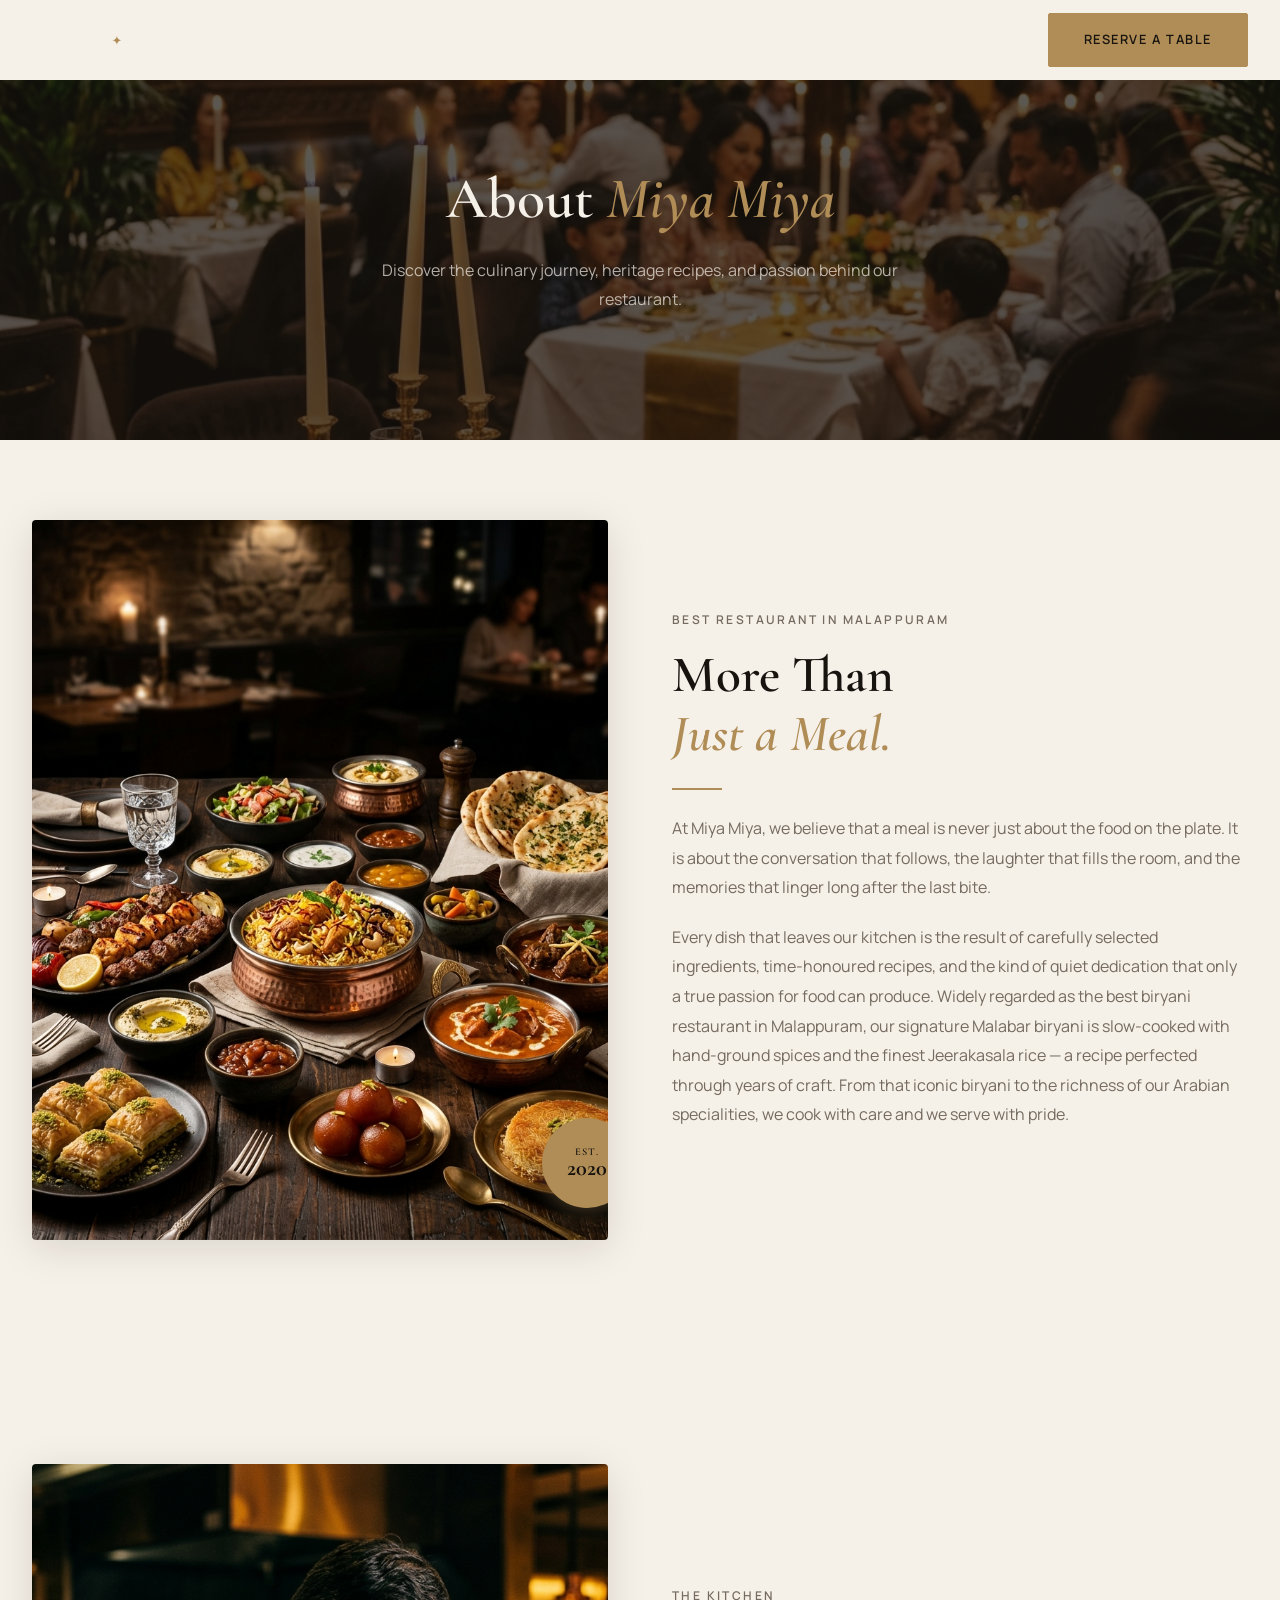
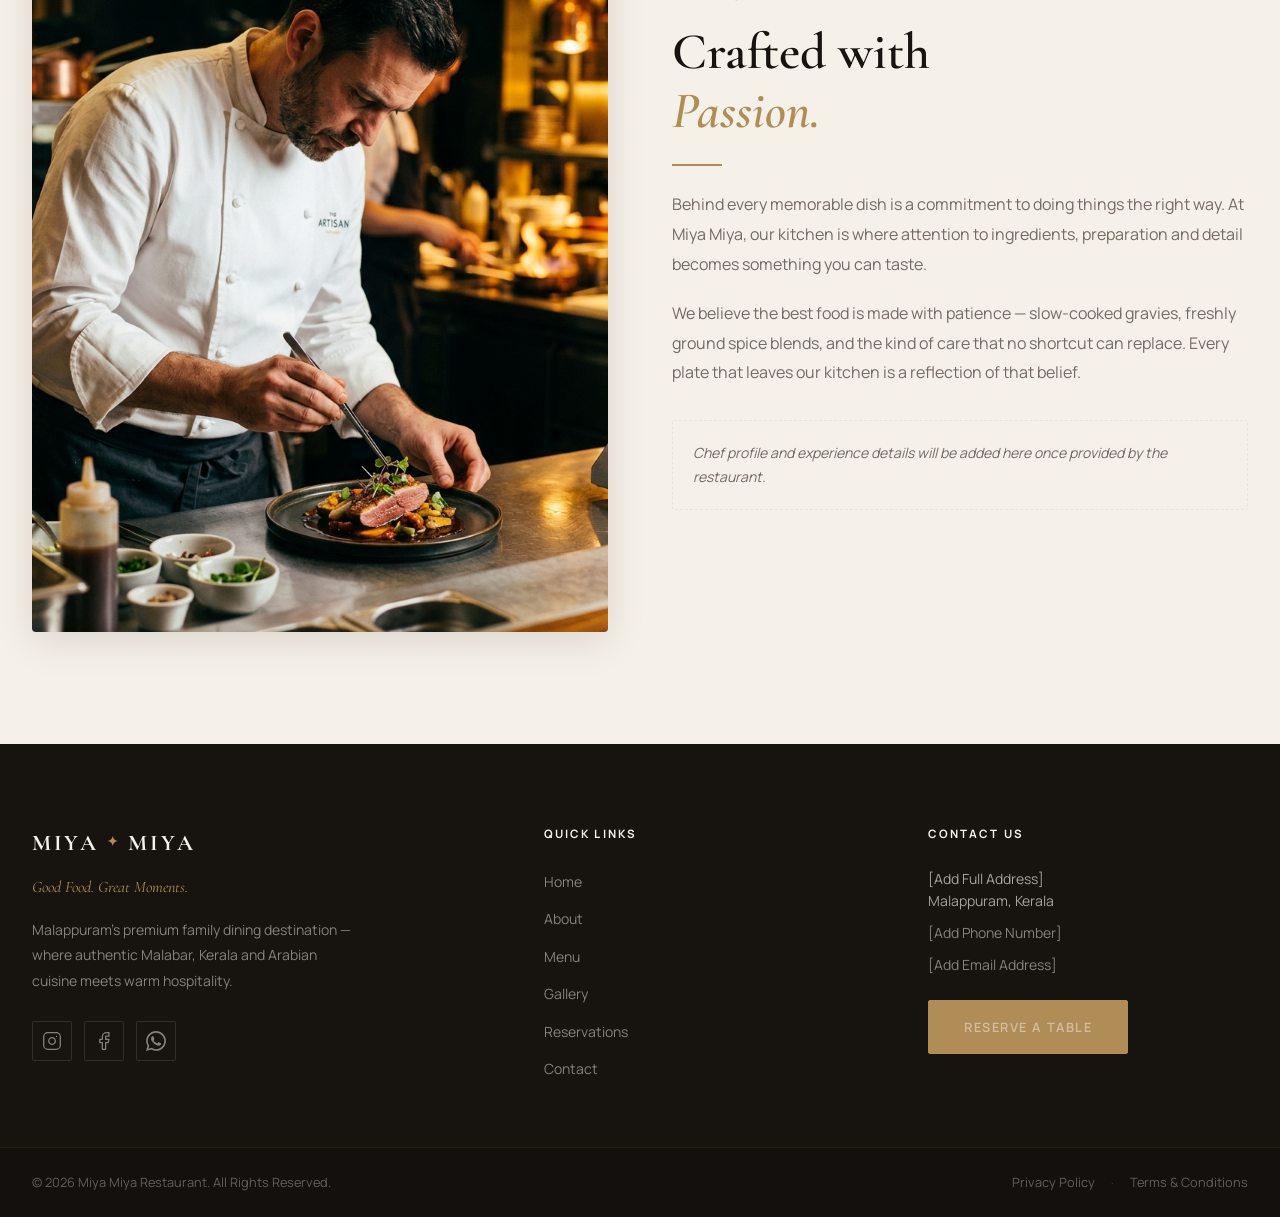
==== about/index.html @ 01b92a9c "Optimize SEO structure: Added multi-page clean URLs (/about/, /menu/, /gallery/, /contact/, /reserva" ====
<!DOCTYPE html>
<html lang="en">
<head>
  <meta charset="UTF-8" />
  <meta name="viewport" content="width=device-width, initial-scale=1.0" />
  <meta http-equiv="X-UA-Compatible" content="IE=edge" />

  <!-- ======= PRIMARY SEO ======= -->
  <title>About Us | Miya Miya Restaurant | Best Restaurant in Malappuram</title>
  <meta name="description" content="Learn the story of Miya Miya Restaurant in Malappuram, Kerala. From authentic Malabar heritage recipes to Arabian cooking styles, explore our passion for quality and hospitality." />
  <meta name="keywords" content="About Miya Miya, best restaurant in Malappuram, family dining Malappuram, Kerala food history, Malabar kitchen" />
  <meta name="robots" content="index, follow" />
  <link rel="canonical" href="https://www.miyamiya.in/about/" />

  <!-- ======= OPEN GRAPH ======= -->
  <meta property="og:type" content="restaurant" />
  <meta property="og:title" content="About Us | Miya Miya Restaurant Malappuram" />
  <meta property="og:description" content="Discover our journey, heritage recipes, and dedication to serving the finest family dining experience in Malappuram." />
  <meta property="og:url" content="https://www.miyamiya.in/about/" />
  <meta property="og:image" content="https://www.miyamiya.in/assets/about_food_story.png" />

  <!-- ======= FONTS ======= -->
  <link rel="preconnect" href="https://fonts.googleapis.com" />
  <link rel="preconnect" href="https://fonts.gstatic.com" crossorigin />
  <link href="https://fonts.googleapis.com/css2?family=Cormorant+Garamond:ital,wght@0,300;0,400;0,500;0,600;0,700;1,300;1,400;1,500&family=Playfair+Display:ital,wght@0,400;0,500;0,600;0,700;1,400;1,500&family=Inter:wght@300;400;500;600&family=Manrope:wght@300;400;500;600;700&display=swap" rel="stylesheet" />

  <!-- ======= STRUCTURED DATA ======= -->
  <script type="application/ld+json">
  {
    "@context": "https://schema.org",
    "@graph": [
      {
        "@type": "AboutPage",
        "@id": "https://www.miyamiya.in/about/#webpage",
        "url": "https://www.miyamiya.in/about/",
        "name": "About Us - Miya Miya Restaurant",
        "description": "Learn the story of Miya Miya Restaurant in Malappuram, Kerala."
      },
      {
        "@type": "BreadcrumbList",
        "itemListElement": [
          {"@type": "ListItem", "position": 1, "name": "Home", "item": "https://www.miyamiya.in/"},
          {"@type": "ListItem", "position": 2, "name": "About Us", "item": "https://www.miyamiya.in/about/"}
        ]
      }
    ]
  }
  </script>

  <link rel="stylesheet" href="/style.css" />
</head>
<body>

  <!-- ============================================================
       NAVIGATION
  ============================================================ -->
  <header id="navbar" role="banner" class="scrolled">
    <nav class="nav-container" aria-label="Main Navigation">
      <a href="/" class="nav-logo" aria-label="Miya Miya Restaurant Home">
        <span class="logo-miya">MIYA</span>
        <span class="logo-divider">✦</span>
        <span class="logo-miya">MIYA</span>
      </a>
      <ul class="nav-links" role="list" id="nav-links">
        <li><a href="/" class="nav-link">Home</a></li>
        <li><a href="/about/" class="nav-link active">About</a></li>
        <li><a href="/menu/" class="nav-link">Menu</a></li>
        <li><a href="/#specials" class="nav-link">Our Specials</a></li>
        <li><a href="/#experience" class="nav-link">Experience</a></li>
        <li><a href="/gallery/" class="nav-link">Gallery</a></li>
        <li><a href="/#reviews" class="nav-link">Reviews</a></li>
        <li><a href="/contact/" class="nav-link">Contact</a></li>
      </ul>
      <div class="nav-actions">
        <a href="/reservation/" class="btn btn-gold" id="nav-reserve-btn">Reserve a Table</a>
        <button class="hamburger" id="hamburger" aria-label="Toggle menu" aria-expanded="false" aria-controls="nav-links">
          <span></span><span></span><span></span>
        </button>
      </div>
    </nav>
    <div class="mobile-reserve-bar">
      <a href="/reservation/" class="btn btn-gold btn-full">Reserve a Table</a>
    </div>
  </header>

  <!-- ============================================================
       HERO COVER
  ============================================================ -->
  <section class="section-experience" style="min-height: 40vh; margin-top: 80px;" aria-label="About Us Cover">
    <div class="experience-media">
      <img src="/assets/restaurant_interior.png" alt="Miya Miya Restaurant interior" class="experience-bg" />
      <div class="experience-overlay" style="background: rgba(23, 19, 15, 0.7);"></div>
    </div>
    <div class="experience-content reveal-up visible">
      <h1 class="experience-headline">About <em>Miya Miya</em></h1>
      <p class="experience-body">Discover the culinary journey, heritage recipes, and passion behind our restaurant.</p>
    </div>
  </section>

  <!-- ============================================================
       STORY SECTION
  ============================================================ -->
  <section id="story" class="section-about" style="padding-top: 5rem;" aria-labelledby="story-heading">
    <div class="about-container">
      <div class="about-image-col reveal-left visible">
        <div class="about-img-frame">
          <img src="/assets/about_food_story.png" alt="Authentic food spread at Miya Miya Restaurant" />
          <div class="about-img-badge">
            <span class="badge-num">Est.</span>
            <span class="badge-year">2020</span>
          </div>
        </div>
      </div>
      <div class="about-content-col reveal-right visible">
        <p class="section-eyebrow">Best Restaurant in Malappuram</p>
        <h2 id="story-heading" class="section-headline">More Than<br /><em>Just a Meal.</em></h2>
        <div class="about-divider"></div>
        <p class="about-body">
          At Miya Miya, we believe that a meal is never just about the food on the plate. It is about the conversation that follows, the laughter that fills the room, and the memories that linger long after the last bite.
        </p>
        <p class="about-body">
          Every dish that leaves our kitchen is the result of carefully selected ingredients, time-honoured recipes, and the kind of quiet dedication that only a true passion for food can produce. Widely regarded as the best biryani restaurant in Malappuram, our signature Malabar biryani is slow-cooked with hand-ground spices and the finest Jeerakasala rice — a recipe perfected through years of craft. From that iconic biryani to the richness of our Arabian specialities, we cook with care and we serve with pride.
        </p>
      </div>
    </div>
  </section>

  <!-- ============================================================
       CHEF SECTION
  ============================================================ -->
  <section class="section-chef" aria-labelledby="chef-heading">
    <div class="chef-container">
      <div class="chef-image-col reveal-left visible">
        <div class="chef-img-frame">
          <img src="/assets/chef_kitchen.png" alt="Kitchen craftsmanship at Miya Miya Restaurant" />
        </div>
      </div>
      <div class="chef-content-col reveal-right visible">
        <p class="section-eyebrow">The Kitchen</p>
        <h2 id="chef-heading" class="section-headline">Crafted with<br /><em>Passion.</em></h2>
        <div class="about-divider"></div>
        <p class="about-body">
          Behind every memorable dish is a commitment to doing things the right way. At Miya Miya, our kitchen is where attention to ingredients, preparation and detail becomes something you can taste.
        </p>
        <p class="about-body">
          We believe the best food is made with patience — slow-cooked gravies, freshly ground spice blends, and the kind of care that no shortcut can replace. Every plate that leaves our kitchen is a reflection of that belief.
        </p>
        <div class="chef-detail-placeholder">
          <p class="chef-note">
            <em>Chef profile and experience details will be added here once provided by the restaurant.</em>
          </p>
        </div>
      </div>
    </div>
  </section>

  <!-- ============================================================
       FOOTER
  ============================================================ -->
  <footer class="footer" role="contentinfo">
    <div class="footer-top">
      <div class="footer-brand">
        <a href="/" class="footer-logo" aria-label="Miya Miya Restaurant Home">
          <span>MIYA</span>
          <span class="footer-logo-divider">✦</span>
          <span>MIYA</span>
        </a>
        <p class="footer-tagline">Good Food. Great Moments.</p>
        <p class="footer-desc">Malappuram's premium family dining destination — where authentic Malabar, Kerala and Arabian cuisine meets warm hospitality.</p>
        <div class="footer-social">
          <a href="https://instagram.com/miyamiya" target="_blank" rel="noopener noreferrer" aria-label="Miya Miya on Instagram">
            <svg width="20" height="20" viewBox="0 0 24 24" fill="none" stroke="currentColor" stroke-width="1.5" stroke-linecap="round" stroke-linejoin="round"><rect x="2" y="2" width="20" height="20" rx="5" ry="5"/><path d="M16 11.37A4 4 0 1112.63 8 4 4 0 0116 11.37z"/><line x1="17.5" y1="6.5" x2="17.51" y2="6.5"/></svg>
          </a>
          <a href="https://facebook.com/miyamiya" target="_blank" rel="noopener noreferrer" aria-label="Miya Miya on Facebook">
            <svg width="20" height="20" viewBox="0 0 24 24" fill="none" stroke="currentColor" stroke-width="1.5" stroke-linecap="round" stroke-linejoin="round"><path d="M18 2h-3a5 5 0 00-5 5v3H7v4h3v8h4v-8h3l1-4h-4V7a1 1 0 011-1h3z"/></svg>
          </a>
          <a href="https://wa.me/[ADD-WHATSAPP]" target="_blank" rel="noopener noreferrer" aria-label="Miya Miya on WhatsApp">
            <svg width="20" height="20" viewBox="0 0 24 24" fill="currentColor"><path d="M.057 24l1.687-6.163c-1.041-1.804-1.588-3.849-1.587-5.946.003-6.556 5.338-11.891 11.893-11.891 3.181.001 6.167 1.24 8.413 3.488 2.245 2.248 3.481 5.236 3.48 8.414-.003 6.557-5.338 11.892-11.893 11.892-1.99-.001-3.951-.5-5.688-1.448l-6.305 1.654zm6.597-3.807c1.676.995 3.276 1.591 5.392 1.592 5.448 0 9.886-4.434 9.889-9.885.002-5.462-4.415-9.89-9.881-9.892-5.452 0-9.887 4.434-9.889 9.884-.001 2.225.651 3.891 1.746 5.634l-.999 3.648 3.742-.981zm11.387-5.464c-.074-.124-.272-.198-.57-.347-.297-.149-1.758-.868-2.031-.967-.272-.099-.47-.149-.669.149-.198.297-.768.967-.941 1.165-.173.198-.347.223-.644.074-.297-.149-1.255-.462-2.39-1.475-.883-.788-1.48-1.761-1.653-2.059-.173-.297-.018-.458.13-.606.134-.133.297-.347.446-.521.151-.172.2-.296.3-.495.099-.198.05-.372-.025-.521-.075-.148-.669-1.611-.916-2.206-.242-.579-.487-.501-.669-.51l-.57-.01c-.198 0-.52.074-.792.372s-1.04 1.016-1.04 2.479 1.065 2.876 1.213 3.074c.149.198 2.095 3.2 5.076 4.487.709.306 1.263.489 1.694.626.712.226 1.36.194 1.872.118.571-.085 1.758-.719 2.006-1.413.248-.695.248-1.29.173-1.414z"/></svg>
          </a>
        </div>
      </div>
      <nav class="footer-nav" aria-label="Footer navigation">
        <h3 class="footer-nav-title">Quick Links</h3>
        <ul role="list">
          <li><a href="/">Home</a></li>
          <li><a href="/about/">About</a></li>
          <li><a href="/menu/">Menu</a></li>
          <li><a href="/gallery/">Gallery</a></li>
          <li><a href="/reservation/">Reservations</a></li>
          <li><a href="/contact/">Contact</a></li>
        </ul>
      </nav>
      <div class="footer-contact-block">
        <h3 class="footer-nav-title">Contact Us</h3>
        <address>
          <p>[Add Full Address]<br />Malappuram, Kerala</p>
          <p><a href="tel:[ADD-PHONE]">[Add Phone Number]</a></p>
          <p><a href="mailto:[ADD-EMAIL]">[Add Email Address]</a></p>
        </address>
        <a href="/reservation/" class="btn btn-gold" style="margin-top:1.5rem;display:inline-block;">Reserve a Table</a>
      </div>
    </div>
    <div class="footer-bottom">
      <p>&copy; <span id="year"></span> Miya Miya Restaurant. All Rights Reserved.</p>
      <div class="footer-legal">
        <a href="/privacy-policy">Privacy Policy</a>
        <span aria-hidden="true">·</span>
        <a href="/terms">Terms &amp; Conditions</a>
      </div>
    </div>
  </footer>

  <script src="/script.js"></script>
</body>
</html>
---- style.css ----
/* ============================================================
   MIYA MIYA RESTAURANT — PREMIUM STYLESHEET
   Version: 1.0
   ============================================================ */

/* SEO: Visually hidden — readable by search engines, invisible to users */
.seo-tag {
  position: absolute;
  width: 1px;
  height: 1px;
  padding: 0;
  margin: -1px;
  overflow: hidden;
  clip: rect(0, 0, 0, 0);
  white-space: nowrap;
  border: 0;
}



/* ============================================================
   1. DESIGN TOKENS / CSS VARIABLES
   ============================================================ */
:root {
  /* Colors */
  --color-espresso:    #17130F;
  --color-mocha:       #2B2119;
  --color-ivory:       #F5F0E8;
  --color-gold:        #B08D57;
  --color-gold-light:  #C9A96E;
  --color-gold-dark:   #8A6D3B;
  --color-charcoal:    #211D19;
  --color-warm-grey:   #756B60;
  --color-ivory-dark:  #EAE3D6;
  --color-white:       #FFFFFF;

  /* Typography */
  --font-serif:     'Cormorant Garamond', 'Playfair Display', Georgia, serif;
  --font-sans:      'Manrope', 'Inter', system-ui, sans-serif;

  /* Spacing */
  --section-pad:    7rem 2rem;
  --section-pad-sm: 4rem 1.25rem;
  --max-width:      1280px;
  --col-gap:        4rem;

  /* Transitions */
  --transition-base:    0.35s cubic-bezier(0.25, 0.46, 0.45, 0.94);
  --transition-slow:    0.65s cubic-bezier(0.25, 0.46, 0.45, 0.94);

  /* Shadows */
  --shadow-card:    0 8px 40px rgba(23,19,15,0.12);
  --shadow-hover:   0 20px 60px rgba(23,19,15,0.22);
}


/* ============================================================
   2. RESET & BASE
   ============================================================ */
*, *::before, *::after {
  box-sizing: border-box;
  margin: 0;
  padding: 0;
}

html {
  scroll-behavior: smooth;
  font-size: 16px;
  -webkit-text-size-adjust: 100%;
}

body {
  font-family: var(--font-sans);
  background-color: var(--color-ivory);
  color: var(--color-charcoal);
  line-height: 1.7;
  overflow-x: hidden;
  -webkit-font-smoothing: antialiased;
  -moz-osx-font-smoothing: grayscale;
}

img {
  display: block;
  max-width: 100%;
  height: auto;
}

a {
  color: inherit;
  text-decoration: none;
  transition: var(--transition-base);
}

ul { list-style: none; }

address { font-style: normal; }

button {
  cursor: pointer;
  border: none;
  background: transparent;
  font-family: inherit;
}

/* Focus styles for accessibility */
:focus-visible {
  outline: 2px solid var(--color-gold);
  outline-offset: 3px;
  border-radius: 2px;
}


/* ============================================================
   3. TYPOGRAPHY SYSTEM
   ============================================================ */
.section-eyebrow {
  font-family: var(--font-sans);
  font-size: 0.75rem;
  font-weight: 600;
  letter-spacing: 0.2em;
  text-transform: uppercase;
  color: var(--color-warm-grey);
  margin-bottom: 1rem;
}

.eyebrow-gold { color: var(--color-gold); }

.section-headline {
  font-family: var(--font-serif);
  font-size: clamp(2.4rem, 4vw, 3.8rem);
  font-weight: 600;
  line-height: 1.15;
  color: var(--color-espresso);
  margin-bottom: 1.5rem;
}

.section-headline.light { color: var(--color-ivory); }
.section-headline em { font-style: italic; color: var(--color-gold); }

/* ============================================================
   4. BUTTON SYSTEM
   ============================================================ */
.btn {
  display: inline-flex;
  align-items: center;
  gap: 0.5rem;
  font-family: var(--font-sans);
  font-size: 0.8rem;
  font-weight: 600;
  letter-spacing: 0.12em;
  text-transform: uppercase;
  padding: 0.95rem 2.2rem;
  border-radius: 2px;
  transition: var(--transition-base);
  white-space: nowrap;
  cursor: pointer;
  position: relative;
  overflow: hidden;
}

.btn-gold {
  background-color: var(--color-gold);
  color: var(--color-espresso);
  border: 1px solid var(--color-gold);
}
.btn-gold:hover {
  background-color: var(--color-gold-dark);
  border-color: var(--color-gold-dark);
  color: var(--color-white);
  transform: translateY(-2px);
  box-shadow: 0 8px 24px rgba(176,141,87,0.35);
}

.btn-outline-gold {
  background: transparent;
  color: var(--color-gold);
  border: 1px solid var(--color-gold);
}
.btn-outline-gold:hover {
  background-color: var(--color-gold);
  color: var(--color-espresso);
  transform: translateY(-2px);
}

.btn-dark {
  background-color: var(--color-espresso);
  color: var(--color-ivory);
  border: 1px solid var(--color-espresso);
}
.btn-dark:hover {
  background-color: var(--color-mocha);
  transform: translateY(-2px);
  box-shadow: 0 8px 24px rgba(23,19,15,0.3);
}

.btn-outline-dark {
  background: transparent;
  color: var(--color-espresso);
  border: 1px solid var(--color-espresso);
}
.btn-outline-dark:hover {
  background-color: var(--color-espresso);
  color: var(--color-ivory);
  transform: translateY(-2px);
}

.btn-full { width: 100%; justify-content: center; }


/* ============================================================
   5. NAVIGATION
   ============================================================ */
#navbar {
  position: fixed;
  top: 0;
  left: 0;
  right: 0;
  z-index: 1000;
  transition: background var(--transition-slow), box-shadow var(--transition-slow);
}

#navbar.scrolled {
  background-color: var(--color-espresso);
  box-shadow: 0 2px 30px rgba(23,19,15,0.4);
}

.nav-container {
  max-width: var(--max-width);
  margin: 0 auto;
  padding: 0 2rem;
  height: 80px;
  display: flex;
  align-items: center;
  justify-content: space-between;
  gap: 2rem;
}

/* Logo */
.nav-logo {
  display: flex;
  align-items: center;
  gap: 0.5rem;
  text-decoration: none;
  flex-shrink: 0;
}

.logo-miya {
  font-family: var(--font-serif);
  font-size: 1.5rem;
  font-weight: 700;
  color: var(--color-ivory);
  letter-spacing: 0.12em;
  line-height: 1;
}

.logo-divider {
  color: var(--color-gold);
  font-size: 0.8rem;
  line-height: 1;
  margin-top: 0.1rem;
}

/* Nav links */
.nav-links {
  display: flex;
  align-items: center;
  gap: 0.25rem;
  flex: 1;
  justify-content: center;
}

.nav-link {
  font-family: var(--font-sans);
  font-size: 0.75rem;
  font-weight: 500;
  letter-spacing: 0.1em;
  text-transform: uppercase;
  color: rgba(245,240,232,0.8);
  padding: 0.5rem 0.75rem;
  border-radius: 2px;
  transition: var(--transition-base);
  white-space: nowrap;
}

.nav-link:hover,
.nav-link.active {
  color: var(--color-gold);
}

/* Nav actions */
.nav-actions {
  display: flex;
  align-items: center;
  gap: 1rem;
  flex-shrink: 0;
}

/* Hamburger */
.hamburger {
  display: none;
  flex-direction: column;
  gap: 5px;
  padding: 0.5rem;
  cursor: pointer;
}

.hamburger span {
  display: block;
  width: 24px;
  height: 2px;
  background-color: var(--color-ivory);
  border-radius: 2px;
  transition: var(--transition-base);
}

.hamburger.open span:nth-child(1) { transform: rotate(45deg) translate(5px, 5px); }
.hamburger.open span:nth-child(2) { opacity: 0; }
.hamburger.open span:nth-child(3) { transform: rotate(-45deg) translate(5px, -5px); }

/* Mobile reserve bar */
.mobile-reserve-bar {
  display: none;
  background-color: var(--color-espresso);
  padding: 0.75rem 1.25rem;
  border-top: 1px solid rgba(176,141,87,0.2);
}


/* ============================================================
   6. HERO SECTION
   ============================================================ */
.hero {
  position: relative;
  width: 100%;
  height: 100vh;
  min-height: 650px;
  display: flex;
  align-items: center;
  justify-content: center;
  overflow: hidden;
}

.hero-media {
  position: absolute;
  inset: 0;
  z-index: 0;
}

.hero-bg-img {
  width: 100%;
  height: 100%;
  object-fit: cover;
  object-position: center;
  animation: slowZoom 20s ease-in-out infinite alternate;
}

@keyframes slowZoom {
  from { transform: scale(1); }
  to   { transform: scale(1.06); }
}

.hero-overlay {
  position: absolute;
  inset: 0;
  background: linear-gradient(
    to bottom,
    rgba(23,19,15,0.4) 0%,
    rgba(23,19,15,0.55) 50%,
    rgba(23,19,15,0.75) 100%
  );
}

.hero-content {
  position: relative;
  z-index: 1;
  text-align: center;
  max-width: 820px;
  padding: 0 2rem;
}

.hero-eyebrow {
  font-family: var(--font-sans);
  font-size: 0.72rem;
  font-weight: 500;
  letter-spacing: 0.25em;
  text-transform: uppercase;
  color: var(--color-gold);
  margin-bottom: 1.5rem;
}

.hero-headline {
  font-family: var(--font-serif);
  font-size: clamp(3.5rem, 7vw, 7rem);
  font-weight: 600;
  line-height: 1.08;
  color: var(--color-ivory);
  margin-bottom: 1.5rem;
  letter-spacing: -0.01em;
}

.hero-headline em {
  font-style: italic;
  color: var(--color-gold);
}

.hero-sub {
  font-family: var(--font-sans);
  font-size: clamp(1rem, 1.8vw, 1.2rem);
  color: rgba(245,240,232,0.75);
  margin-bottom: 2.5rem;
  font-weight: 300;
  letter-spacing: 0.02em;
}

.hero-ctas {
  display: flex;
  gap: 1rem;
  justify-content: center;
  flex-wrap: wrap;
}

.hero-badges {
  display: flex;
  gap: 1.25rem;
  justify-content: center;
  align-items: center;
  margin-top: 2.5rem;
  flex-wrap: wrap;
}

.hero-badge {
  font-family: var(--font-sans);
  font-size: 0.72rem;
  font-weight: 600;
  letter-spacing: 0.08em;
  text-transform: uppercase;
  color: rgba(245, 240, 232, 0.85);
  border: 1px solid rgba(176, 141, 87, 0.3);
  padding: 0.45rem 1.1rem;
  border-radius: 30px;
  background: rgba(23, 19, 15, 0.5);
  backdrop-filter: blur(8px);
  -webkit-backdrop-filter: blur(8px);
  transition: var(--transition-base);
  display: inline-flex;
  align-items: center;
  gap: 0.4rem;
}

.hero-badge:hover {
  color: var(--color-gold);
  border-color: var(--color-gold);
  transform: translateY(-2px);
  box-shadow: 0 4px 12px rgba(176, 141, 87, 0.15);
}

/* Scroll indicator */
.hero-scroll {
  position: absolute;
  bottom: 2.5rem;
  left: 50%;
  transform: translateX(-50%);
  z-index: 1;
  display: flex;
  flex-direction: column;
  align-items: center;
  gap: 0.4rem;
  text-decoration: none;
  color: rgba(245,240,232,0.6);
  transition: var(--transition-base);
}

.hero-scroll:hover { color: var(--color-gold); }

.scroll-label {
  font-family: var(--font-sans);
  font-size: 0.65rem;
  letter-spacing: 0.18em;
  text-transform: uppercase;
}

.scroll-arrow {
  font-size: 1.2rem;
  animation: bounce 2.5s ease-in-out infinite;
}

@keyframes bounce {
  0%, 100% { transform: translateY(0); }
  50%       { transform: translateY(6px); }
}


/* ============================================================
   7. REVEAL ANIMATIONS
   ============================================================ */
.reveal-up,
.reveal-left,
.reveal-right {
  opacity: 0;
  transition: opacity 0.7s ease, transform 0.7s ease;
}

.reveal-up    { transform: translateY(40px); }
.reveal-left  { transform: translateX(-40px); }
.reveal-right { transform: translateX(40px); }

.reveal-up.visible,
.reveal-left.visible,
.reveal-right.visible {
  opacity: 1;
  transform: translate(0);
}

.delay-1 { transition-delay: 0.1s; }
.delay-2 { transition-delay: 0.22s; }
.delay-3 { transition-delay: 0.34s; }


/* ============================================================
   8. ABOUT SECTION
   ============================================================ */
.section-about {
  padding: var(--section-pad);
  background-color: var(--color-ivory);
}

.about-container {
  max-width: var(--max-width);
  margin: 0 auto;
  display: grid;
  grid-template-columns: 1fr 1fr;
  gap: var(--col-gap);
  align-items: center;
}

.about-img-frame {
  position: relative;
  border-radius: 4px;
  overflow: hidden;
  aspect-ratio: 4/5;
  box-shadow: var(--shadow-card);
}

.about-img-frame img {
  width: 100%;
  height: 100%;
  object-fit: cover;
  transition: transform 0.8s ease;
}

.about-img-frame:hover img { transform: scale(1.04); }

.about-img-badge {
  position: absolute;
  bottom: 2rem;
  right: -1.5rem;
  background-color: var(--color-gold);
  color: var(--color-espresso);
  width: 90px;
  height: 90px;
  border-radius: 50%;
  display: flex;
  flex-direction: column;
  align-items: center;
  justify-content: center;
  font-family: var(--font-serif);
  box-shadow: 0 4px 20px rgba(176,141,87,0.4);
}

.badge-num {
  font-size: 0.65rem;
  font-weight: 600;
  letter-spacing: 0.1em;
  text-transform: uppercase;
  line-height: 1;
}
.badge-year {
  font-size: 1.4rem;
  font-weight: 700;
  line-height: 1;
}

.about-divider {
  width: 50px;
  height: 2px;
  background-color: var(--color-gold);
  margin: 1.5rem 0;
}

.about-body {
  font-size: 1rem;
  color: var(--color-warm-grey);
  line-height: 1.85;
  margin-bottom: 1.25rem;
}


/* ============================================================
   9. SPECIALS SECTION (Dark)
   ============================================================ */
.section-specials {
  padding: var(--section-pad);
  background-color: var(--color-espresso);
  position: relative;
  overflow: hidden;
}

.section-specials::before {
  content: '';
  position: absolute;
  top: -2px; left: 0; right: 0;
  height: 4px;
  background: linear-gradient(90deg, transparent, var(--color-gold), transparent);
}

.specials-container {
  max-width: var(--max-width);
  margin: 0 auto;
}

.specials-header {
  text-align: center;
  margin-bottom: 4rem;
}

.specials-sub {
  font-family: var(--font-sans);
  font-size: 1rem;
  color: rgba(245,240,232,0.55);
  margin-top: 1rem;
}

.specials-grid {
  display: grid;
  grid-template-columns: repeat(3, 1fr);
  gap: 1.5rem;
  margin-bottom: 3rem;
}

/* Dish Card */
.dish-card {
  background-color: var(--color-mocha);
  border-radius: 4px;
  overflow: hidden;
  border: 1px solid rgba(176,141,87,0.1);
  transition: var(--transition-base);
  display: flex;
  flex-direction: column;
}

.dish-card:hover {
  transform: translateY(-6px);
  box-shadow: var(--shadow-hover);
  border-color: rgba(176,141,87,0.3);
}

.dish-card-img-wrap {
  overflow: hidden;
  aspect-ratio: 4/3;
  flex-shrink: 0;
}

.dish-card-img-wrap img {
  width: 100%;
  height: 100%;
  object-fit: cover;
  transition: transform 0.6s ease;
}

.dish-card:hover .dish-card-img-wrap img { transform: scale(1.06); }

.dish-card-body {
  padding: 1.5rem;
  flex: 1;
  display: flex;
  flex-direction: column;
}

.dish-name {
  font-family: var(--font-serif);
  font-size: 1.25rem;
  font-weight: 600;
  color: var(--color-ivory);
  margin-bottom: 0.6rem;
  line-height: 1.3;
}

.dish-desc {
  font-size: 0.875rem;
  color: rgba(245,240,232,0.55);
  line-height: 1.7;
  flex: 1;
  margin-bottom: 1.25rem;
}

.dish-footer {
  display: flex;
  align-items: center;
  justify-content: space-between;
}

.dish-price {
  font-family: var(--font-serif);
  font-size: 1.2rem;
  font-weight: 600;
  color: var(--color-gold);
}

.dish-tag {
  font-family: var(--font-sans);
  font-size: 0.65rem;
  font-weight: 600;
  letter-spacing: 0.12em;
  text-transform: uppercase;
  color: var(--color-warm-grey);
  border: 1px solid rgba(176,141,87,0.25);
  padding: 0.3rem 0.7rem;
  border-radius: 20px;
}

.specials-cta { text-align: center; }


/* ============================================================
   10. WHY MIYA MIYA
   ============================================================ */
.section-why {
  padding: var(--section-pad);
  background-color: var(--color-ivory);
}

.why-container {
  max-width: var(--max-width);
  margin: 0 auto;
  text-align: center;
}

.why-grid {
  display: grid;
  grid-template-columns: repeat(3, 1fr);
  gap: 2rem;
  margin-top: 4rem;
}

.why-card {
  padding: 3rem 2rem;
  background-color: var(--color-white);
  border: 1px solid var(--color-ivory-dark);
  border-radius: 4px;
  text-align: center;
  transition: var(--transition-base);
  position: relative;
  overflow: hidden;
}

.why-card::after {
  content: '';
  position: absolute;
  bottom: 0;
  left: 0;
  right: 0;
  height: 2px;
  background-color: var(--color-gold);
  transform: scaleX(0);
  transition: transform var(--transition-base);
  transform-origin: left;
}

.why-card:hover {
  transform: translateY(-5px);
  box-shadow: var(--shadow-card);
}

.why-card:hover::after { transform: scaleX(1); }

.why-icon {
  margin: 0 auto 1rem;
  width: 60px;
  height: 60px;
  display: flex;
  align-items: center;
  justify-content: center;
}

.why-num {
  display: block;
  font-family: var(--font-serif);
  font-size: 0.85rem;
  font-weight: 500;
  color: var(--color-gold);
  letter-spacing: 0.1em;
  margin-bottom: 1rem;
}

.why-title {
  font-family: var(--font-serif);
  font-size: 1.4rem;
  font-weight: 600;
  color: var(--color-espresso);
  margin-bottom: 0.75rem;
}

.why-body {
  font-size: 0.9rem;
  color: var(--color-warm-grey);
  line-height: 1.8;
}


/* ============================================================
   11. EXPERIENCE SECTION (Cinematic)
   ============================================================ */
.section-experience {
  position: relative;
  min-height: 70vh;
  display: flex;
  align-items: center;
  justify-content: center;
  overflow: hidden;
}

.experience-media {
  position: absolute;
  inset: 0;
  z-index: 0;
}

.experience-bg {
  width: 100%;
  height: 100%;
  object-fit: cover;
  object-position: center;
}

.experience-overlay {
  position: absolute;
  inset: 0;
  background: linear-gradient(
    135deg,
    rgba(23,19,15,0.8) 0%,
    rgba(23,19,15,0.6) 100%
  );
}

.experience-content {
  position: relative;
  z-index: 1;
  text-align: center;
  max-width: 760px;
  padding: 4rem 2rem;
}

.experience-headline {
  font-family: var(--font-serif);
  font-size: clamp(2.2rem, 4.5vw, 4rem);
  font-weight: 600;
  color: var(--color-ivory);
  line-height: 1.15;
  margin-bottom: 1.5rem;
}
.experience-headline em { font-style: italic; color: var(--color-gold); }

.experience-body {
  font-size: 1rem;
  color: rgba(245,240,232,0.7);
  line-height: 1.8;
  margin-bottom: 2.5rem;
  max-width: 560px;
  margin-left: auto;
  margin-right: auto;
}


/* ============================================================
   12. MENU SECTION
   ============================================================ */
.section-menu {
  padding: var(--section-pad);
  background-color: var(--color-ivory-dark);
}

.menu-container {
  max-width: var(--max-width);
  margin: 0 auto;
  text-align: center;
}

.menu-intro {
  font-size: 1rem;
  color: var(--color-warm-grey);
  max-width: 600px;
  margin: 0 auto 3rem;
  line-height: 1.8;
}

/* Tabs */
.menu-tabs {
  display: flex;
  gap: 0.5rem;
  justify-content: center;
  flex-wrap: wrap;
  margin-bottom: 3rem;
  border-bottom: 1px solid var(--color-ivory-dark);
  padding-bottom: 0;
}

.menu-tab {
  font-family: var(--font-sans);
  font-size: 0.75rem;
  font-weight: 600;
  letter-spacing: 0.1em;
  text-transform: uppercase;
  color: var(--color-warm-grey);
  background: transparent;
  border: none;
  padding: 0.9rem 1.5rem;
  cursor: pointer;
  transition: var(--transition-base);
  border-bottom: 2px solid transparent;
  margin-bottom: -1px;
}

.menu-tab:hover {
  color: var(--color-espresso);
}

.menu-tab.active {
  color: var(--color-gold);
  border-bottom-color: var(--color-gold);
}

/* Menu panels */
.menu-panel {
  display: none;
  text-align: left;
}
.menu-panel.active { display: block; }

.menu-items-grid {
  display: grid;
  grid-template-columns: 1fr 1fr;
  gap: 0;
}

.menu-item {
  display: flex;
  justify-content: space-between;
  align-items: flex-start;
  gap: 1.5rem;
  padding: 1.5rem 0;
  border-bottom: 1px solid var(--color-ivory-dark);
}

.menu-item:nth-child(odd) {
  padding-right: 3rem;
  border-right: 1px solid var(--color-ivory-dark);
}
.menu-item:nth-child(even) {
  padding-left: 3rem;
}

.mi-info h4 {
  font-family: var(--font-serif);
  font-size: 1.05rem;
  font-weight: 600;
  color: var(--color-espresso);
  margin-bottom: 0.3rem;
}

.mi-info p {
  font-size: 0.85rem;
  color: var(--color-warm-grey);
  line-height: 1.6;
}

.mi-price {
  font-family: var(--font-serif);
  font-size: 1rem;
  font-weight: 600;
  color: var(--color-gold);
  white-space: nowrap;
  flex-shrink: 0;
  margin-top: 0.15rem;
}

.menu-actions {
  display: flex;
  gap: 1rem;
  justify-content: center;
  margin-top: 3rem;
  flex-wrap: wrap;
}


/* ============================================================
   13. CHEF SECTION
   ============================================================ */
.section-chef {
  padding: var(--section-pad);
  background-color: var(--color-ivory);
}

.chef-container {
  max-width: var(--max-width);
  margin: 0 auto;
  display: grid;
  grid-template-columns: 1fr 1fr;
  gap: var(--col-gap);
  align-items: center;
}

.chef-img-frame {
  border-radius: 4px;
  overflow: hidden;
  aspect-ratio: 3/4;
  box-shadow: var(--shadow-card);
}

.chef-img-frame img {
  width: 100%;
  height: 100%;
  object-fit: cover;
  transition: transform 0.8s ease;
}

.chef-img-frame:hover img { transform: scale(1.04); }

.chef-detail-placeholder {
  margin-top: 2rem;
  padding: 1.25rem;
  border: 1px dashed var(--color-ivory-dark);
  border-radius: 2px;
}

.chef-note {
  font-size: 0.875rem;
  color: var(--color-warm-grey);
}


/* ============================================================
   14. OCCASIONS SECTION
   ============================================================ */
.section-occasions {
  padding: var(--section-pad);
  background-color: var(--color-ivory-dark);
  text-align: center;
}

.occasions-container {
  max-width: var(--max-width);
  margin: 0 auto;
}

.occasions-sub {
  font-size: 1rem;
  color: var(--color-warm-grey);
  max-width: 560px;
  margin: 0 auto 3.5rem;
  line-height: 1.8;
}

.occasions-grid {
  display: grid;
  grid-template-columns: repeat(3, 1fr);
  gap: 1.5rem;
  margin-bottom: 3rem;
}

.occasion-card {
  border-radius: 4px;
  overflow: hidden;
  text-align: left;
  background-color: var(--color-white);
  box-shadow: var(--shadow-card);
  transition: var(--transition-base);
}

.occasion-card:hover {
  transform: translateY(-6px);
  box-shadow: var(--shadow-hover);
}

.occasion-img-wrap {
  position: relative;
  aspect-ratio: 4/3;
  overflow: hidden;
}

.occasion-img-wrap img {
  width: 100%;
  height: 100%;
  object-fit: cover;
  transition: transform 0.7s ease;
}

.occasion-card:hover .occasion-img-wrap img { transform: scale(1.06); }

.occasion-overlay {
  position: absolute;
  inset: 0;
  background: linear-gradient(to top, rgba(23,19,15,0.35), transparent 60%);
}

.occasion-body {
  padding: 1.75rem;
}

.occasion-title {
  font-family: var(--font-serif);
  font-size: 1.4rem;
  font-weight: 600;
  color: var(--color-espresso);
  margin-bottom: 0.6rem;
}

.occasion-desc {
  font-size: 0.9rem;
  color: var(--color-warm-grey);
  line-height: 1.75;
  margin-bottom: 1.25rem;
}

.occasion-link {
  font-family: var(--font-sans);
  font-size: 0.8rem;
  font-weight: 600;
  letter-spacing: 0.08em;
  color: var(--color-gold);
  text-transform: uppercase;
  transition: var(--transition-base);
}

.occasion-link:hover { color: var(--color-gold-dark); letter-spacing: 0.14em; }

.occasions-cta { margin-top: 1rem; }


/* ============================================================
   15. REVIEWS SECTION (Dark)
   ============================================================ */
.section-reviews {
  padding: var(--section-pad);
  background-color: var(--color-mocha);
  position: relative;
}

.section-reviews::before {
  content: '';
  position: absolute;
  top: -2px; left: 0; right: 0;
  height: 4px;
  background: linear-gradient(90deg, transparent, var(--color-gold), transparent);
}

.reviews-container {
  max-width: var(--max-width);
  margin: 0 auto;
  text-align: center;
}

.reviews-note {
  font-size: 0.875rem;
  color: rgba(245,240,232,0.4);
  margin-bottom: 3.5rem;
  font-style: italic;
}

.reviews-grid {
  display: grid;
  grid-template-columns: repeat(3, 1fr);
  gap: 1.5rem;
  margin-bottom: 3rem;
}

.review-card {
  background-color: rgba(245,240,232,0.04);
  border: 1px solid rgba(176,141,87,0.15);
  border-radius: 4px;
  padding: 2.5rem;
  text-align: left;
  transition: var(--transition-base);
}

.review-card:hover {
  border-color: rgba(176,141,87,0.4);
  background-color: rgba(245,240,232,0.06);
}

.review-stars {
  color: var(--color-gold);
  font-size: 1rem;
  letter-spacing: 0.1em;
  margin-bottom: 1.25rem;
}

.review-text {
  font-family: var(--font-serif);
  font-size: 1.05rem;
  font-style: italic;
  color: rgba(245,240,232,0.75);
  line-height: 1.75;
  margin-bottom: 1.75rem;
  border: none;
  padding: 0;
}

.review-author {
  display: flex;
  align-items: center;
  gap: 0.85rem;
}

.author-avatar {
  width: 44px;
  height: 44px;
  border-radius: 50%;
  background-color: var(--color-gold);
  color: var(--color-espresso);
  font-family: var(--font-serif);
  font-size: 1.2rem;
  font-weight: 700;
  display: flex;
  align-items: center;
  justify-content: center;
  flex-shrink: 0;
}

.author-name {
  font-family: var(--font-sans);
  font-size: 0.875rem;
  font-weight: 600;
  color: var(--color-ivory);
  line-height: 1;
  margin-bottom: 0.3rem;
}

.author-source {
  font-size: 0.75rem;
  color: rgba(245,240,232,0.4);
}

.reviews-cta { text-align: center; }


/* ============================================================
   16. GALLERY SECTION
   ============================================================ */
.section-gallery {
  padding: var(--section-pad);
  background-color: var(--color-ivory);
}

.gallery-header {
  text-align: center;
  max-width: var(--max-width);
  margin: 0 auto 3rem;
}

.gallery-grid {
  max-width: var(--max-width);
  margin: 0 auto;
  display: grid;
  grid-template-columns: repeat(4, 1fr);
  grid-template-rows: auto;
  gap: 0.75rem;
  margin-bottom: 3rem;
}

.gallery-item {
  overflow: hidden;
  border-radius: 3px;
  cursor: pointer;
}

.gallery-item img {
  width: 100%;
  height: 100%;
  object-fit: cover;
  min-height: 220px;
  transition: transform 0.6s ease;
  display: block;
}

.gallery-item:hover img { transform: scale(1.06); }

.gallery-item--large {
  grid-column: span 2;
}

.gallery-item--tall {
  grid-row: span 2;
}

.gallery-item--large img { min-height: 260px; }
.gallery-item--tall img { min-height: 480px; }

.gallery-cta { text-align: center; }


/* ============================================================
   17. INSTAGRAM SECTION
   ============================================================ */
.section-instagram {
  padding: var(--section-pad);
  background-color: var(--color-espresso);
}

.instagram-container {
  max-width: var(--max-width);
  margin: 0 auto;
  text-align: center;
}

.instagram-grid {
  display: grid;
  grid-template-columns: repeat(6, 1fr);
  gap: 0.5rem;
  margin: 2.5rem 0;
}

.insta-item {
  position: relative;
  aspect-ratio: 1;
  overflow: hidden;
  border-radius: 3px;
}

.insta-item img {
  width: 100%;
  height: 100%;
  object-fit: cover;
  transition: transform 0.5s ease;
}

.insta-item:hover img { transform: scale(1.08); }

.insta-hover {
  position: absolute;
  inset: 0;
  background: rgba(23,19,15,0.55);
  display: flex;
  align-items: center;
  justify-content: center;
  opacity: 0;
  transition: var(--transition-base);
}

.insta-item:hover .insta-hover { opacity: 1; }

.insta-hover span {
  font-size: 1.5rem;
  color: var(--color-ivory);
}

.instagram-cta { margin-top: 0.5rem; }


/* ============================================================
   18. RESERVATION SECTION
   ============================================================ */
.section-reservation {
  padding: var(--section-pad);
  background-color: var(--color-espresso);
  position: relative;
}

.section-reservation::before {
  content: '';
  position: absolute;
  top: -2px; left: 0; right: 0;
  height: 4px;
  background: linear-gradient(90deg, transparent, var(--color-gold), transparent);
}

.reservation-container {
  max-width: var(--max-width);
  margin: 0 auto;
}

.reservation-header {
  text-align: center;
  margin-bottom: 4rem;
}

.reservation-sub {
  font-size: 1rem;
  color: rgba(245,240,232,0.6);
  margin-top: 0.5rem;
}

.reservation-body {
  display: grid;
  grid-template-columns: 1fr 0.6fr;
  gap: 5rem;
  align-items: start;
}

/* Form */
.reservation-form {
  display: flex;
  flex-direction: column;
  gap: 1.25rem;
}

.form-row {
  display: grid;
  grid-template-columns: 1fr 1fr;
  gap: 1.25rem;
}

.form-group {
  display: flex;
  flex-direction: column;
  gap: 0.5rem;
}

.form-group--full {
  grid-column: span 2;
}

.form-group label {
  font-family: var(--font-sans);
  font-size: 0.75rem;
  font-weight: 600;
  letter-spacing: 0.1em;
  text-transform: uppercase;
  color: rgba(245,240,232,0.55);
}

.form-group label span {
  color: var(--color-gold);
}

.form-group input,
.form-group select,
.form-group textarea {
  font-family: var(--font-sans);
  font-size: 0.9rem;
  color: var(--color-ivory);
  background-color: rgba(245,240,232,0.05);
  border: 1px solid rgba(245,240,232,0.12);
  border-radius: 2px;
  padding: 0.85rem 1rem;
  transition: var(--transition-base);
  outline: none;
  -webkit-appearance: none;
  appearance: none;
  width: 100%;
}

.form-group input::placeholder,
.form-group textarea::placeholder {
  color: rgba(245,240,232,0.3);
}

.form-group select {
  background-image: url("data:image/svg+xml,%3Csvg xmlns='http://www.w3.org/2000/svg' width='12' height='12' viewBox='0 0 12 12'%3E%3Cpath fill='%23B08D57' d='M6 8L1 3h10z'/%3E%3C/svg%3E");
  background-repeat: no-repeat;
  background-position: right 1rem center;
  cursor: pointer;
}

.form-group select option {
  background-color: var(--color-espresso);
  color: var(--color-ivory);
}

.form-group input:focus,
.form-group select:focus,
.form-group textarea:focus {
  border-color: var(--color-gold);
  background-color: rgba(245,240,232,0.08);
}

.form-group textarea {
  resize: vertical;
  min-height: 90px;
}

.form-success {
  background-color: rgba(176,141,87,0.15);
  border: 1px solid rgba(176,141,87,0.4);
  color: var(--color-gold);
  padding: 1rem;
  border-radius: 2px;
  font-size: 0.9rem;
  text-align: center;
}

/* Reservation info */
.reservation-info {
  padding-top: 1rem;
}

.res-info-title {
  font-family: var(--font-serif);
  font-size: 1.2rem;
  font-weight: 600;
  color: var(--color-ivory);
  margin-bottom: 1.25rem;
}

.res-info-block {
  margin-bottom: 3rem;
}

.res-contact-btn {
  display: flex;
  align-items: center;
  gap: 0.75rem;
  padding: 0.9rem 1.5rem;
  border: 1px solid rgba(245,240,232,0.15);
  border-radius: 2px;
  color: var(--color-ivory);
  font-family: var(--font-sans);
  font-size: 0.85rem;
  font-weight: 500;
  transition: var(--transition-base);
  margin-bottom: 0.75rem;
}

.res-contact-btn:hover {
  border-color: var(--color-gold);
  color: var(--color-gold);
}

.res-contact-btn--wa {
  border-color: rgba(37,211,102,0.3);
  color: #25d366;
}
.res-contact-btn--wa:hover {
  border-color: #25d366;
  background-color: rgba(37,211,102,0.08);
  color: #25d366;
}

.res-hours-block {
  border-top: 1px solid rgba(245,240,232,0.08);
  padding-top: 2rem;
}

.hours-item {
  display: flex;
  justify-content: space-between;
  font-size: 0.875rem;
  color: rgba(245,240,232,0.6);
  padding: 0.6rem 0;
  border-bottom: 1px solid rgba(245,240,232,0.05);
}

.hours-note {
  font-size: 0.78rem;
  color: rgba(245,240,232,0.35);
  margin-top: 1rem;
  font-style: italic;
}


/* ============================================================
   19. CONTACT / LOCATION SECTION
   ============================================================ */
.section-contact {
  padding: var(--section-pad);
  background-color: var(--color-ivory);
}

.contact-container {
  max-width: var(--max-width);
  margin: 0 auto;
  display: grid;
  grid-template-columns: 1fr 1fr;
  gap: var(--col-gap);
  align-items: start;
}

.contact-map {
  aspect-ratio: 4/3;
  border-radius: 4px;
  overflow: hidden;
  box-shadow: var(--shadow-card);
}

.contact-map iframe {
  width: 100%;
  height: 100%;
  border: none;
}

.map-placeholder {
  width: 100%;
  height: 100%;
  background-color: var(--color-ivory-dark);
  display: flex;
  align-items: center;
  justify-content: center;
  border: 1px dashed var(--color-ivory-dark);
}

.map-placeholder-inner {
  text-align: center;
  padding: 2rem;
  display: flex;
  flex-direction: column;
  align-items: center;
  gap: 1rem;
}

.map-placeholder-inner p {
  font-size: 0.9rem;
  color: var(--color-warm-grey);
}

.map-note {
  font-size: 0.78rem !important;
  color: rgba(117,107,96,0.6) !important;
  font-style: italic;
}

.contact-details {
  display: flex;
  flex-direction: column;
  gap: 1.5rem;
  margin-bottom: 2rem;
}

.contact-item {
  display: flex;
  gap: 1rem;
  align-items: flex-start;
}

.contact-label {
  font-family: var(--font-sans);
  font-size: 0.72rem;
  font-weight: 600;
  letter-spacing: 0.12em;
  text-transform: uppercase;
  color: var(--color-gold);
  margin-bottom: 0.3rem;
}

.contact-value {
  font-size: 0.9rem;
  color: var(--color-charcoal);
  line-height: 1.6;
}

.contact-link:hover {
  color: var(--color-gold);
}

.contact-btns {
  display: flex;
  gap: 0.75rem;
  flex-wrap: wrap;
}


/* ============================================================
   20. FOOTER
   ============================================================ */
.footer {
  background-color: var(--color-espresso);
  color: rgba(245,240,232,0.65);
}

.footer-top {
  max-width: var(--max-width);
  margin: 0 auto;
  padding: 5rem 2rem 4rem;
  display: grid;
  grid-template-columns: 1.4fr 1fr 1fr;
  gap: 4rem;
}

.footer-logo {
  display: flex;
  align-items: center;
  gap: 0.5rem;
  font-family: var(--font-serif);
  font-size: 1.4rem;
  font-weight: 700;
  color: var(--color-ivory);
  letter-spacing: 0.12em;
  margin-bottom: 0.75rem;
}

.footer-logo-divider { color: var(--color-gold); font-size: 0.8rem; }

.footer-tagline {
  font-family: var(--font-serif);
  font-size: 1rem;
  font-style: italic;
  color: var(--color-gold);
  margin-bottom: 1rem;
}

.footer-desc {
  font-size: 0.875rem;
  line-height: 1.8;
  color: rgba(245,240,232,0.5);
  max-width: 320px;
  margin-bottom: 1.75rem;
}

.footer-social {
  display: flex;
  gap: 0.75rem;
}

.footer-social a {
  display: flex;
  align-items: center;
  justify-content: center;
  width: 40px;
  height: 40px;
  border: 1px solid rgba(245,240,232,0.12);
  border-radius: 2px;
  color: rgba(245,240,232,0.5);
  transition: var(--transition-base);
}

.footer-social a:hover {
  border-color: var(--color-gold);
  color: var(--color-gold);
  background-color: rgba(176,141,87,0.08);
}

.footer-nav-title {
  font-family: var(--font-sans);
  font-size: 0.72rem;
  font-weight: 700;
  letter-spacing: 0.18em;
  text-transform: uppercase;
  color: var(--color-ivory);
  margin-bottom: 1.5rem;
}

.footer-nav ul {
  display: flex;
  flex-direction: column;
  gap: 0.65rem;
}

.footer-nav a {
  font-size: 0.875rem;
  color: rgba(245,240,232,0.5);
  transition: var(--transition-base);
}

.footer-nav a:hover {
  color: var(--color-gold);
  padding-left: 4px;
}

.footer-contact-block address {
  display: flex;
  flex-direction: column;
  gap: 0.6rem;
}

.footer-contact-block address p {
  font-size: 0.875rem;
  line-height: 1.6;
}

.footer-contact-block a {
  color: rgba(245,240,232,0.5);
}
.footer-contact-block a:hover { color: var(--color-gold); }

/* Footer bottom */
.footer-bottom {
  border-top: 1px solid rgba(245,240,232,0.07);
  padding: 1.5rem 2rem;
  max-width: 100%;
  margin: 0;
  display: flex;
  justify-content: space-between;
  align-items: center;
  flex-wrap: wrap;
  gap: 1rem;
  background-color: rgba(0,0,0,0.15);
}

.footer-bottom p {
  font-size: 0.8rem;
  color: rgba(245,240,232,0.35);
}

.footer-legal {
  display: flex;
  gap: 1rem;
  align-items: center;
}

.footer-legal a {
  font-size: 0.8rem;
  color: rgba(245,240,232,0.35);
  transition: var(--transition-base);
}
.footer-legal a:hover { color: var(--color-gold); }

.footer-legal span {
  color: rgba(245,240,232,0.2);
  font-size: 0.7rem;
}


/* ============================================================
   21. BACK TO TOP BUTTON
   ============================================================ */
.back-to-top {
  position: fixed;
  bottom: 2rem;
  right: 2rem;
  width: 48px;
  height: 48px;
  background-color: var(--color-gold);
  color: var(--color-espresso);
  border-radius: 2px;
  display: flex;
  align-items: center;
  justify-content: center;
  box-shadow: 0 4px 20px rgba(176,141,87,0.4);
  z-index: 900;
  opacity: 0;
  transform: translateY(20px);
  pointer-events: none;
  transition: var(--transition-base);
}

.back-to-top.visible {
  opacity: 1;
  transform: translateY(0);
  pointer-events: all;
}

.back-to-top:hover {
  background-color: var(--color-gold-dark);
  transform: translateY(-3px);
}


/* ============================================================
   22. RESPONSIVE — TABLET (≤ 1024px)
   ============================================================ */
@media (max-width: 1024px) {
  :root {
    --section-pad: 5rem 2rem;
    --col-gap: 2.5rem;
  }

  .nav-links {
    position: fixed;
    top: 80px;
    left: 0;
    right: 0;
    background-color: var(--color-espresso);
    flex-direction: column;
    align-items: flex-start;
    padding: 1.5rem 2rem 2rem;
    gap: 0.25rem;
    transform: translateY(-100%);
    opacity: 0;
    pointer-events: none;
    transition: transform var(--transition-slow), opacity var(--transition-slow);
    box-shadow: 0 20px 40px rgba(0,0,0,0.4);
    z-index: 999;
  }

  .nav-links.open {
    transform: translateY(0);
    opacity: 1;
    pointer-events: all;
  }

  .nav-link {
    font-size: 1.1rem;
    padding: 0.75rem 0;
    border-bottom: 1px solid rgba(245,240,232,0.06);
    width: 100%;
    letter-spacing: 0.05em;
  }

  #nav-reserve-btn { display: none; }
  .hamburger { display: flex; }
  .mobile-reserve-bar { display: block; }

  .specials-grid { grid-template-columns: repeat(2, 1fr); }
  .why-grid { grid-template-columns: repeat(2, 1fr); gap: 1.5rem; }

  .reservation-body {
    grid-template-columns: 1fr;
    gap: 3rem;
  }

  .footer-top {
    grid-template-columns: 1fr 1fr;
    gap: 3rem;
  }

  .footer-brand {
    grid-column: span 2;
  }

  .instagram-grid {
    grid-template-columns: repeat(3, 1fr);
  }
}


/* ============================================================
   23. RESPONSIVE — MOBILE (≤ 768px)
   ============================================================ */
@media (max-width: 768px) {
  :root {
    --section-pad: 4rem 1.25rem;
    --col-gap: 2rem;
  }

  .hero-headline { font-size: clamp(2.8rem, 10vw, 4.5rem); }

  .about-container,
  .chef-container {
    grid-template-columns: 1fr;
  }

  .about-img-frame,
  .chef-img-frame {
    aspect-ratio: 4/3;
  }

  .about-img-badge {
    right: 1rem;
    bottom: 1rem;
  }

  .specials-grid { grid-template-columns: 1fr; }
  .why-grid { grid-template-columns: 1fr; }

  .occasions-grid { grid-template-columns: 1fr; }

  .gallery-grid {
    grid-template-columns: repeat(2, 1fr);
  }

  .gallery-item--large { grid-column: span 2; }
  .gallery-item--tall { grid-row: auto; }

  .menu-items-grid { grid-template-columns: 1fr; }
  .menu-item:nth-child(odd) {
    padding-right: 0;
    border-right: none;
  }
  .menu-item:nth-child(even) {
    padding-left: 0;
  }

  .form-row { grid-template-columns: 1fr; }
  .form-group--full { grid-column: auto; }

  .reviews-grid { grid-template-columns: 1fr; }

  .instagram-grid {
    grid-template-columns: repeat(3, 1fr);
  }

  .contact-container { grid-template-columns: 1fr; }
  .contact-map { aspect-ratio: 1; }

  .footer-top {
    grid-template-columns: 1fr;
    gap: 3rem;
  }

  .footer-brand { grid-column: auto; }

  .footer-bottom {
    flex-direction: column;
    text-align: center;
  }

  .section-headline {
    font-size: clamp(2rem, 7vw, 3rem);
  }

  .menu-tabs {
    justify-content: flex-start;
    overflow-x: auto;
    flex-wrap: nowrap;
    padding-bottom: 0;
    -webkit-overflow-scrolling: touch;
    scrollbar-width: none;
  }

  .menu-tabs::-webkit-scrollbar { display: none; }

  .contact-btns {
    flex-direction: column;
  }

  .hero-ctas { flex-direction: column; align-items: center; }

  .back-to-top { bottom: 5rem; right: 1.25rem; }
}


/* ============================================================
   24. RESPONSIVE — SMALL MOBILE (≤ 480px)
   ============================================================ */
@media (max-width: 480px) {
  .hero-headline { font-size: 2.8rem; }

  .instagram-grid {
    grid-template-columns: repeat(2, 1fr);
  }

  .gallery-grid { grid-template-columns: 1fr; }
  .gallery-item--large { grid-column: auto; }
}


/* ============================================================
   25. PRINT STYLES
   ============================================================ */
@media print {
  #navbar, .hero-scroll, .back-to-top, .mobile-reserve-bar { display: none; }
  body { background: white; color: black; }
  .hero { height: auto; min-height: auto; }
  .hero-overlay { display: none; }
  .hero-content { position: static; color: black; }
  .hero-headline, .hero-eyebrow, .hero-sub { color: black; }
}


/* ============================================================
   26. REDUCED MOTION
   ============================================================ */
@media (prefers-reduced-motion: reduce) {
  *, *::before, *::after {
    animation-duration: 0.01ms !important;
    animation-iteration-count: 1 !important;
    transition-duration: 0.01ms !important;
  }

  .reveal-up, .reveal-left, .reveal-right {
    opacity: 1;
    transform: none;
  }
}
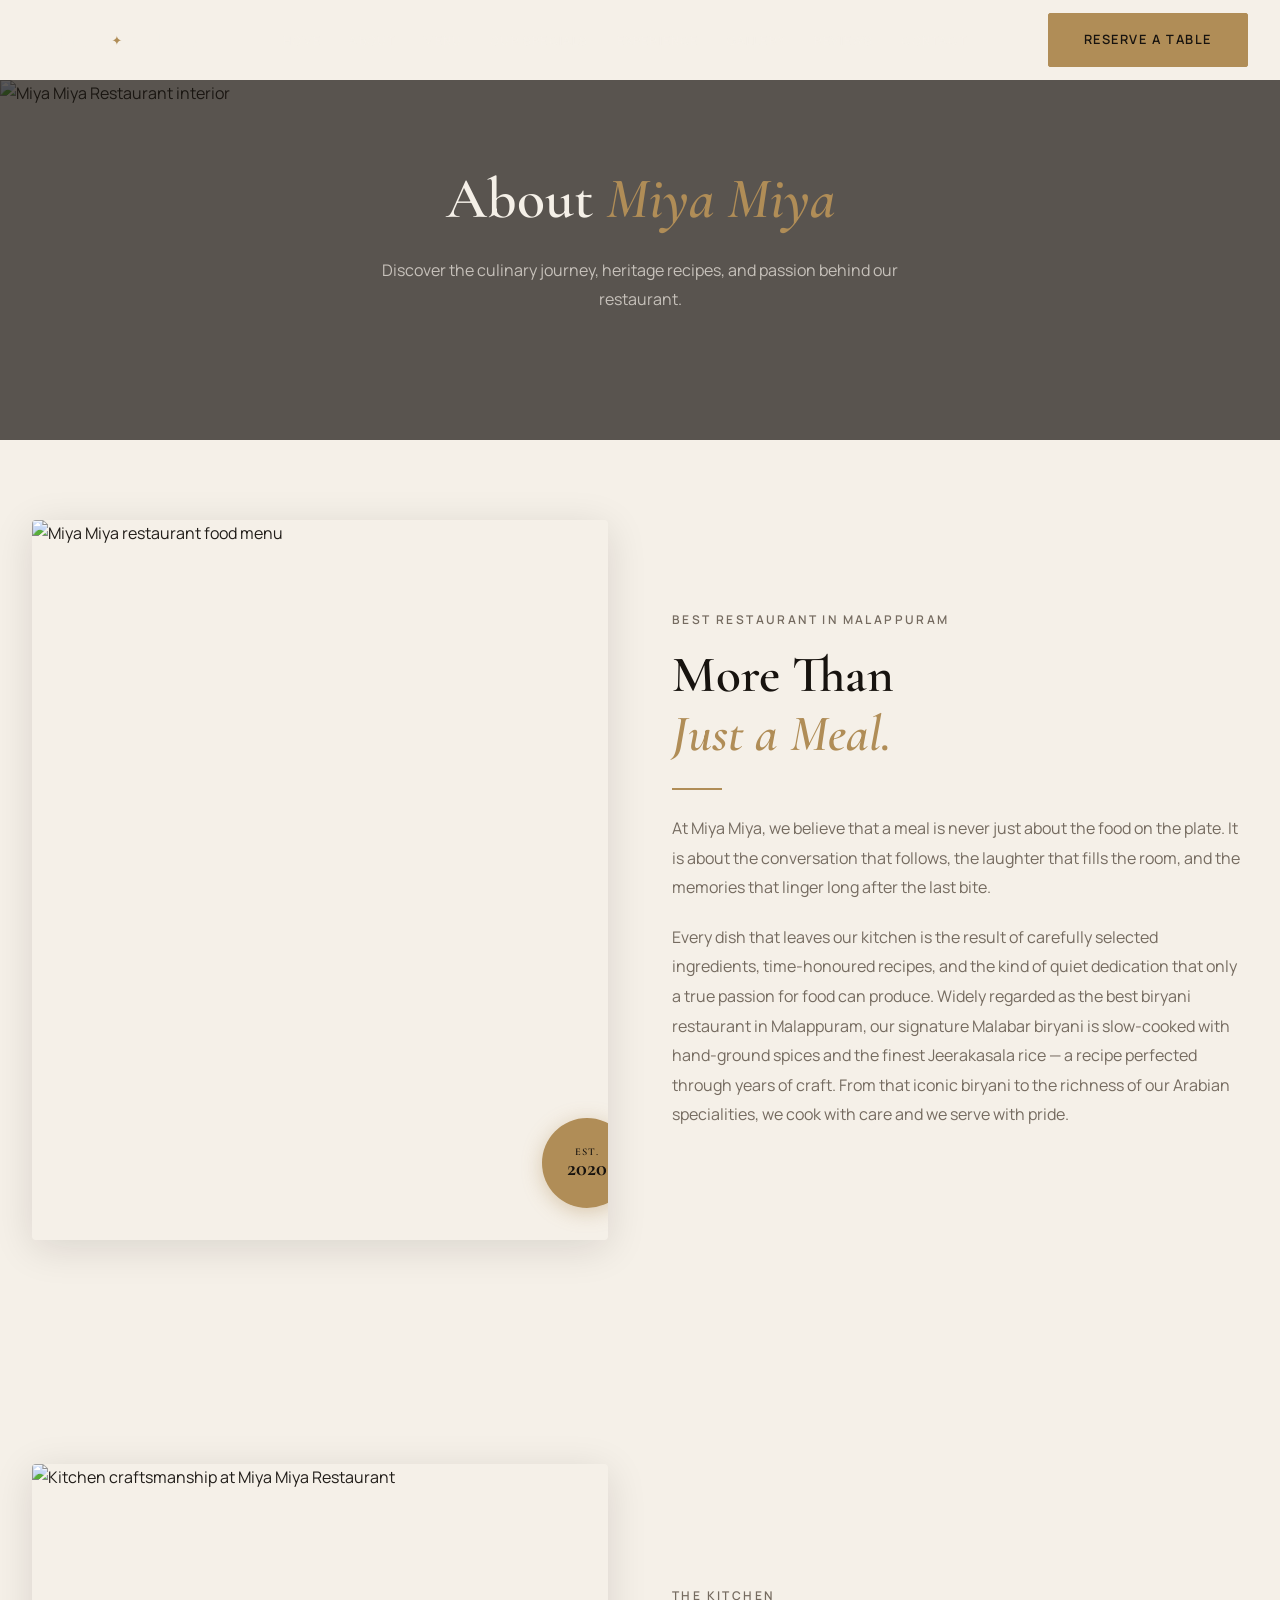
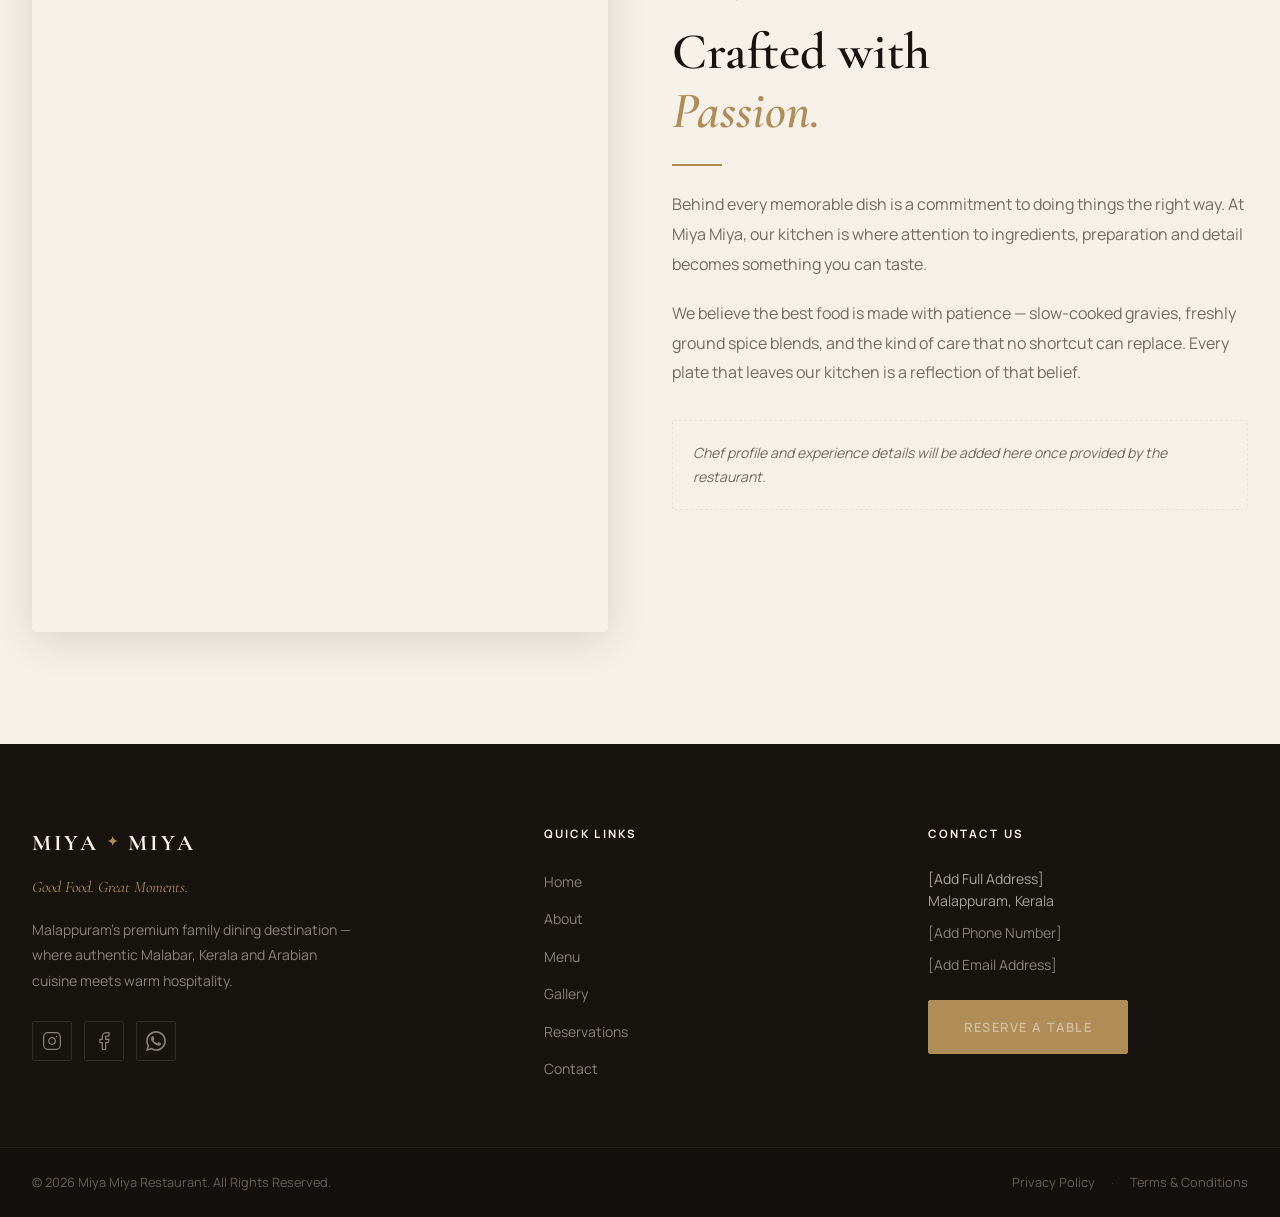
==== commit db4f05f9: "Update subpage image paths and alt texts to align with SEO-friendly renamed assets" ====
--- a/about/index.html
+++ b/about/index.html
@@ -88,7 +88,7 @@
   ============================================================ -->
   <section class="section-experience" style="min-height: 40vh; margin-top: 80px;" aria-label="About Us Cover">
     <div class="experience-media">
-      <img src="/assets/restaurant_interior.png" alt="Miya Miya Restaurant interior" class="experience-bg" />
+      <img src="/assets/miya-miya-restaurant-interior-malappuram.png" alt="Miya Miya Restaurant interior" class="experience-bg" />
       <div class="experience-overlay" style="background: rgba(23, 19, 15, 0.7);"></div>
     </div>
     <div class="experience-content reveal-up visible">
@@ -104,7 +104,7 @@
     <div class="about-container">
       <div class="about-image-col reveal-left visible">
         <div class="about-img-frame">
-          <img src="/assets/about_food_story.png" alt="Authentic food spread at Miya Miya Restaurant" />
+          <img src="/assets/miya-miya-food-spread-malappuram.png" alt="Miya Miya restaurant food menu" />
           <div class="about-img-badge">
             <span class="badge-num">Est.</span>
             <span class="badge-year">2020</span>
@@ -132,7 +132,7 @@
     <div class="chef-container">
       <div class="chef-image-col reveal-left visible">
         <div class="chef-img-frame">
-          <img src="/assets/chef_kitchen.png" alt="Kitchen craftsmanship at Miya Miya Restaurant" />
+          <img src="/assets/miya-miya-restaurant-chef-cooking.png" alt="Kitchen craftsmanship at Miya Miya Restaurant" />
         </div>
       </div>
       <div class="chef-content-col reveal-right visible">
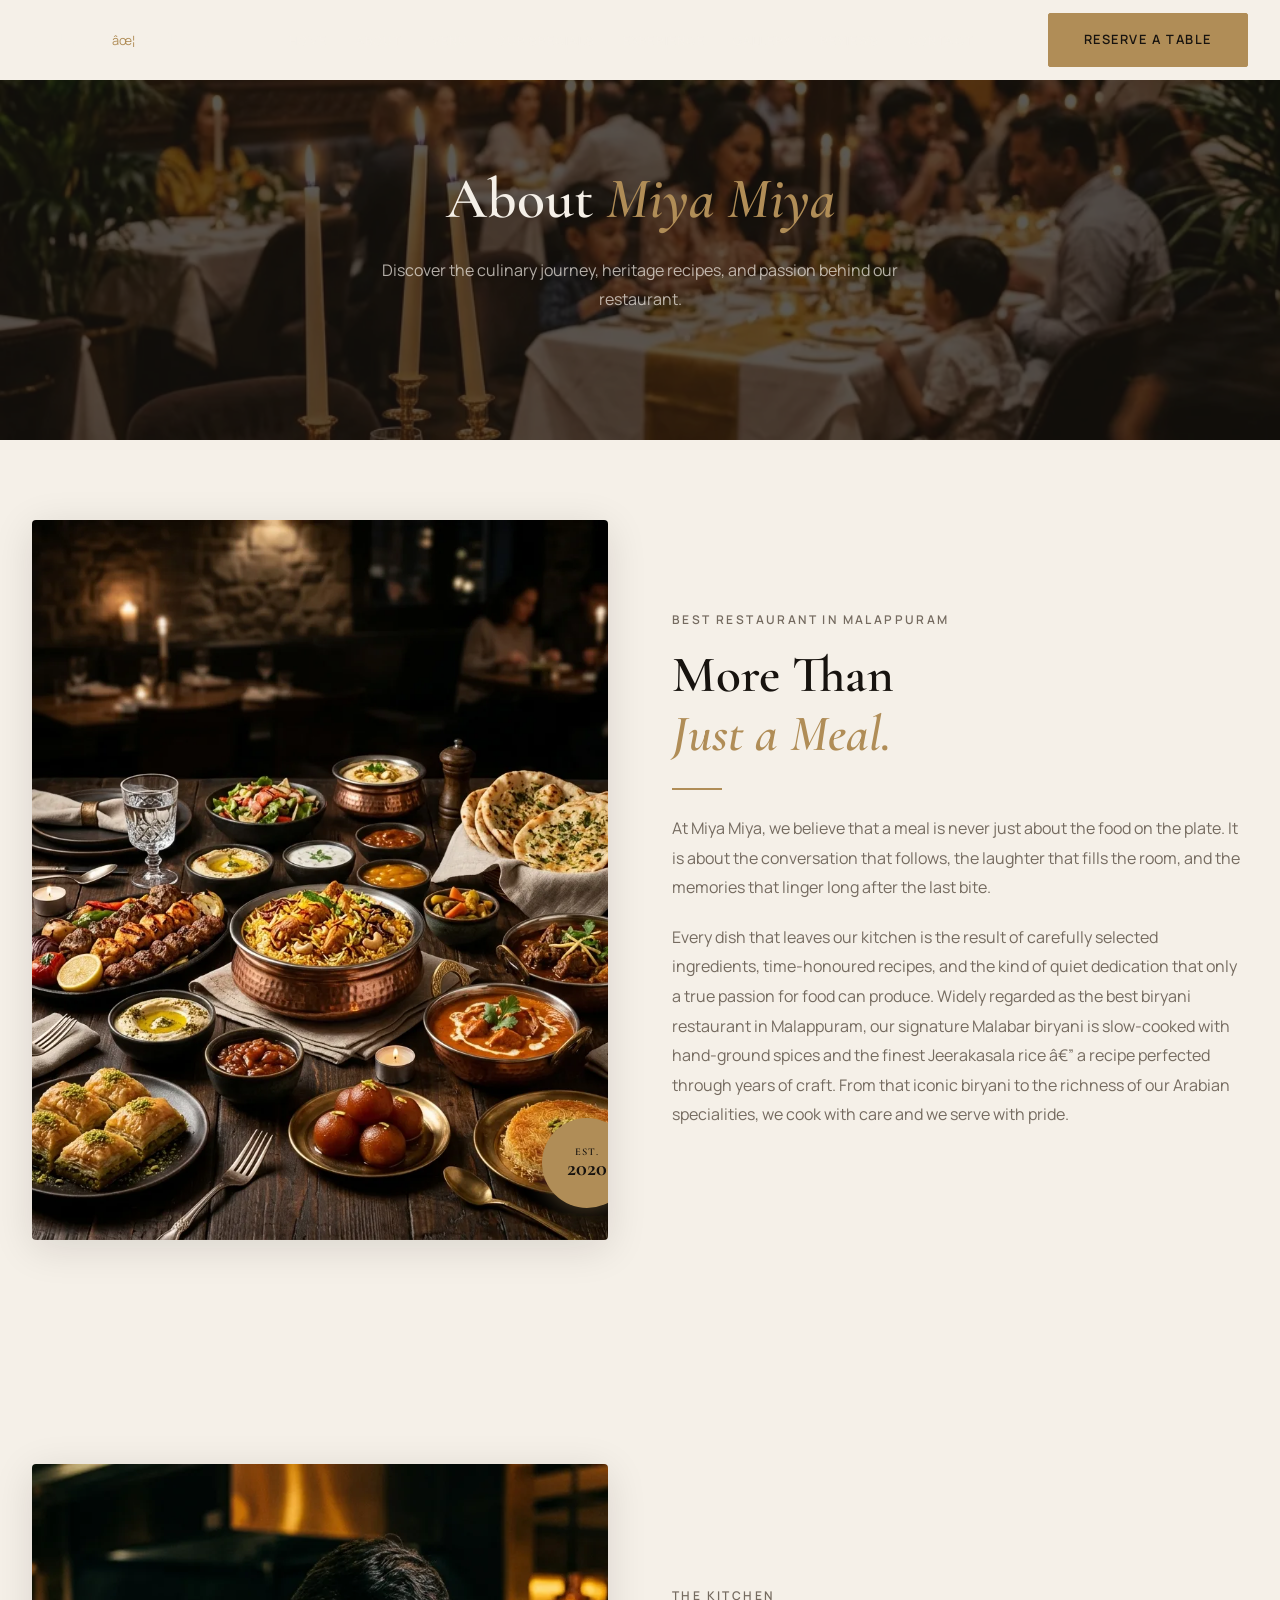
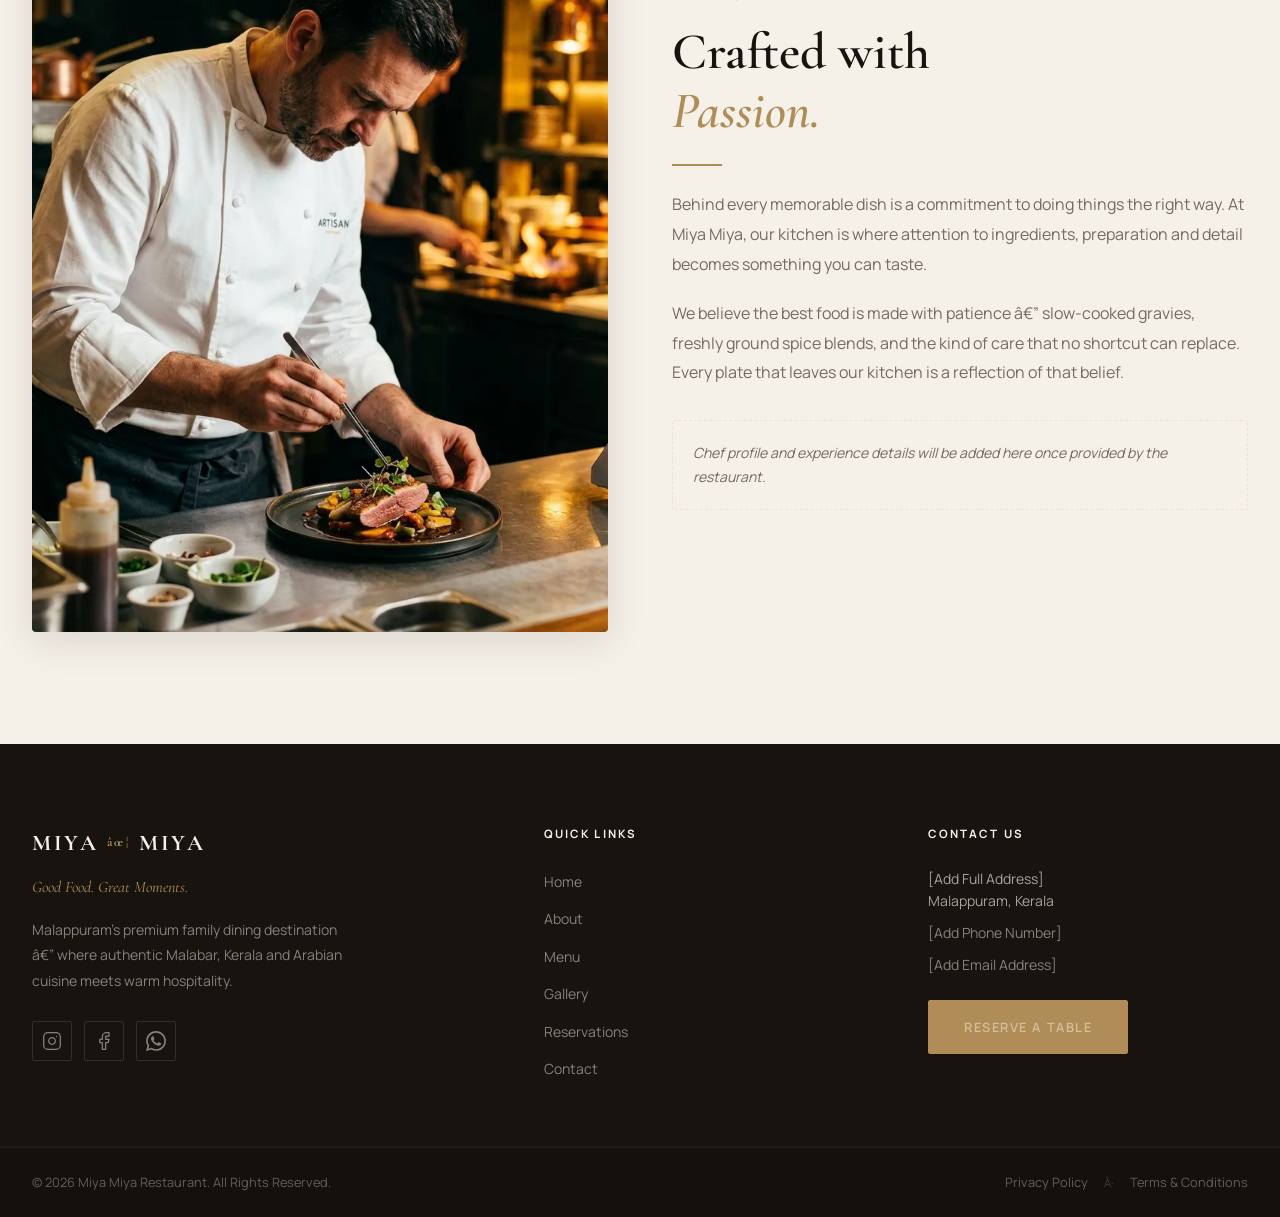
==== commit f02b194d: "SEO: Implemented WebP images, layout shift layout-sizing, unique metadata, canonical links, Open Gra" ====
--- a/about/index.html
+++ b/about/index.html
@@ -1,4 +1,4 @@
-<!DOCTYPE html>
+﻿<!DOCTYPE html>
 <html lang="en">
 <head>
   <meta charset="UTF-8" />
@@ -17,7 +17,7 @@
   <meta property="og:title" content="About Us | Miya Miya Restaurant Malappuram" />
   <meta property="og:description" content="Discover our journey, heritage recipes, and dedication to serving the finest family dining experience in Malappuram." />
   <meta property="og:url" content="https://www.miyamiya.in/about/" />
-  <meta property="og:image" content="https://www.miyamiya.in/assets/about_food_story.png" />
+  <meta property="og:image" content="https://www.miyamiya.in/assets/about_food_story.webp" />
 
   <!-- ======= FONTS ======= -->
   <link rel="preconnect" href="https://fonts.googleapis.com" />
@@ -58,7 +58,7 @@
     <nav class="nav-container" aria-label="Main Navigation">
       <a href="/" class="nav-logo" aria-label="Miya Miya Restaurant Home">
         <span class="logo-miya">MIYA</span>
-        <span class="logo-divider">✦</span>
+        <span class="logo-divider">âœ¦</span>
         <span class="logo-miya">MIYA</span>
       </a>
       <ul class="nav-links" role="list" id="nav-links">
@@ -88,7 +88,7 @@
   ============================================================ -->
   <section class="section-experience" style="min-height: 40vh; margin-top: 80px;" aria-label="About Us Cover">
     <div class="experience-media">
-      <img src="/assets/miya-miya-restaurant-interior-malappuram.png" alt="Miya Miya Restaurant interior" class="experience-bg" />
+      <img src="/assets/miya-miya-restaurant-interior-malappuram.webp" alt="Miya Miya Restaurant interior" class="experience-bg" width="1024" height="1024" />
       <div class="experience-overlay" style="background: rgba(23, 19, 15, 0.7);"></div>
     </div>
     <div class="experience-content reveal-up visible">
@@ -104,7 +104,7 @@
     <div class="about-container">
       <div class="about-image-col reveal-left visible">
         <div class="about-img-frame">
-          <img src="/assets/miya-miya-food-spread-malappuram.png" alt="Miya Miya restaurant food menu" />
+          <img src="/assets/miya-miya-food-spread-malappuram.webp" alt="Miya Miya restaurant food menu" width="1024" height="1024" />
           <div class="about-img-badge">
             <span class="badge-num">Est.</span>
             <span class="badge-year">2020</span>
@@ -119,7 +119,7 @@
           At Miya Miya, we believe that a meal is never just about the food on the plate. It is about the conversation that follows, the laughter that fills the room, and the memories that linger long after the last bite.
         </p>
         <p class="about-body">
-          Every dish that leaves our kitchen is the result of carefully selected ingredients, time-honoured recipes, and the kind of quiet dedication that only a true passion for food can produce. Widely regarded as the best biryani restaurant in Malappuram, our signature Malabar biryani is slow-cooked with hand-ground spices and the finest Jeerakasala rice — a recipe perfected through years of craft. From that iconic biryani to the richness of our Arabian specialities, we cook with care and we serve with pride.
+          Every dish that leaves our kitchen is the result of carefully selected ingredients, time-honoured recipes, and the kind of quiet dedication that only a true passion for food can produce. Widely regarded as the best biryani restaurant in Malappuram, our signature Malabar biryani is slow-cooked with hand-ground spices and the finest Jeerakasala rice â€” a recipe perfected through years of craft. From that iconic biryani to the richness of our Arabian specialities, we cook with care and we serve with pride.
         </p>
       </div>
     </div>
@@ -132,7 +132,7 @@
     <div class="chef-container">
       <div class="chef-image-col reveal-left visible">
         <div class="chef-img-frame">
-          <img src="/assets/miya-miya-restaurant-chef-cooking.png" alt="Kitchen craftsmanship at Miya Miya Restaurant" />
+          <img src="/assets/miya-miya-restaurant-chef-cooking.webp" alt="Kitchen craftsmanship at Miya Miya Restaurant" width="1024" height="1024" />
         </div>
       </div>
       <div class="chef-content-col reveal-right visible">
@@ -143,7 +143,7 @@
           Behind every memorable dish is a commitment to doing things the right way. At Miya Miya, our kitchen is where attention to ingredients, preparation and detail becomes something you can taste.
         </p>
         <p class="about-body">
-          We believe the best food is made with patience — slow-cooked gravies, freshly ground spice blends, and the kind of care that no shortcut can replace. Every plate that leaves our kitchen is a reflection of that belief.
+          We believe the best food is made with patience â€” slow-cooked gravies, freshly ground spice blends, and the kind of care that no shortcut can replace. Every plate that leaves our kitchen is a reflection of that belief.
         </p>
         <div class="chef-detail-placeholder">
           <p class="chef-note">
@@ -162,11 +162,11 @@
       <div class="footer-brand">
         <a href="/" class="footer-logo" aria-label="Miya Miya Restaurant Home">
           <span>MIYA</span>
-          <span class="footer-logo-divider">✦</span>
+          <span class="footer-logo-divider">âœ¦</span>
           <span>MIYA</span>
         </a>
         <p class="footer-tagline">Good Food. Great Moments.</p>
-        <p class="footer-desc">Malappuram's premium family dining destination — where authentic Malabar, Kerala and Arabian cuisine meets warm hospitality.</p>
+        <p class="footer-desc">Malappuram's premium family dining destination â€” where authentic Malabar, Kerala and Arabian cuisine meets warm hospitality.</p>
         <div class="footer-social">
           <a href="https://instagram.com/miyamiya" target="_blank" rel="noopener noreferrer" aria-label="Miya Miya on Instagram">
             <svg width="20" height="20" viewBox="0 0 24 24" fill="none" stroke="currentColor" stroke-width="1.5" stroke-linecap="round" stroke-linejoin="round"><rect x="2" y="2" width="20" height="20" rx="5" ry="5"/><path d="M16 11.37A4 4 0 1112.63 8 4 4 0 0116 11.37z"/><line x1="17.5" y1="6.5" x2="17.51" y2="6.5"/></svg>
@@ -204,7 +204,7 @@
       <p>&copy; <span id="year"></span> Miya Miya Restaurant. All Rights Reserved.</p>
       <div class="footer-legal">
         <a href="/privacy-policy">Privacy Policy</a>
-        <span aria-hidden="true">·</span>
+        <span aria-hidden="true">Â·</span>
         <a href="/terms">Terms &amp; Conditions</a>
       </div>
     </div>
@@ -213,3 +213,5 @@
   <script src="/script.js"></script>
 </body>
 </html>
+
+
--- a/style.css
+++ b/style.css
@@ -2050,3 +2050,80 @@
     transform: none;
   }
 }
+
+/* ============================================================
+   27. FAQ ACCORDION SECTION
+   ============================================================ */
+.faq-accordion {
+  max-width: 820px;
+  margin: 3rem auto 0;
+  display: flex;
+  flex-direction: column;
+  gap: 1rem;
+}
+
+.faq-item {
+  background-color: var(--color-white);
+  border: 1px solid var(--color-ivory-dark);
+  border-radius: 4px;
+  overflow: hidden;
+  transition: var(--transition-base);
+}
+
+.faq-item:hover {
+  box-shadow: var(--shadow-card);
+  border-color: rgba(176,141,87,0.3);
+}
+
+.faq-toggle {
+  width: 100%;
+  text-align: left;
+  padding: 1.5rem 2rem;
+  font-family: var(--font-sans);
+  font-size: 1.05rem;
+  font-weight: 600;
+  color: var(--color-espresso);
+  display: flex;
+  justify-content: space-between;
+  align-items: center;
+  background: transparent;
+  border: none;
+  cursor: pointer;
+  transition: var(--transition-base);
+  gap: 1.5rem;
+}
+
+.faq-toggle:hover {
+  color: var(--color-gold);
+}
+
+.faq-icon {
+  font-size: 1.1rem;
+  color: var(--color-gold);
+  transition: transform var(--transition-base);
+  flex-shrink: 0;
+}
+
+.faq-content {
+  padding: 0 2rem 1.5rem;
+  font-size: 0.92rem;
+  color: var(--color-warm-grey);
+  line-height: 1.7;
+  border-top: 1px solid transparent;
+  transition: max-height 0.3s ease;
+}
+
+.faq-toggle[aria-expanded="true"] .faq-icon {
+  transform: rotate(45deg);
+}
+
+@media (max-width: 768px) {
+  .faq-toggle {
+    padding: 1.25rem 1.5rem;
+    font-size: 0.98rem;
+  }
+  .faq-content {
+    padding: 0 1.5rem 1.25rem;
+  }
+}
+
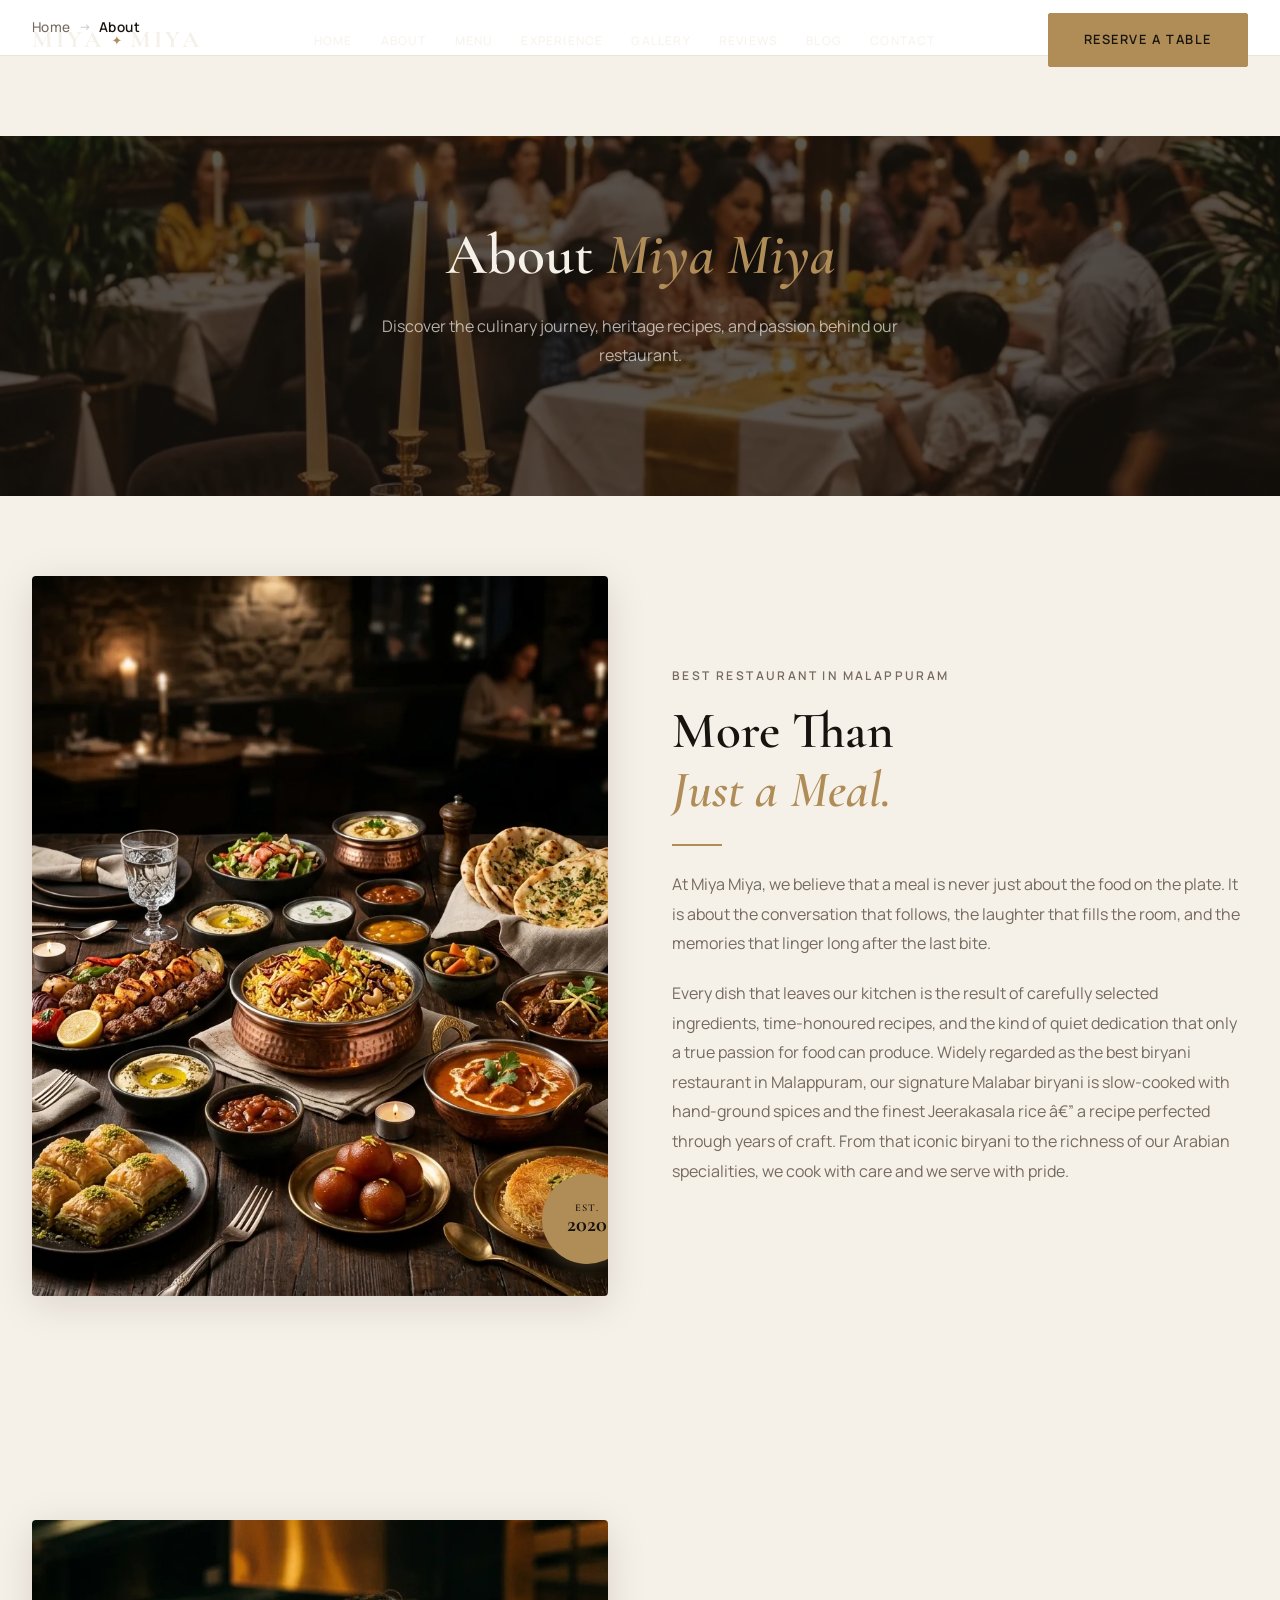
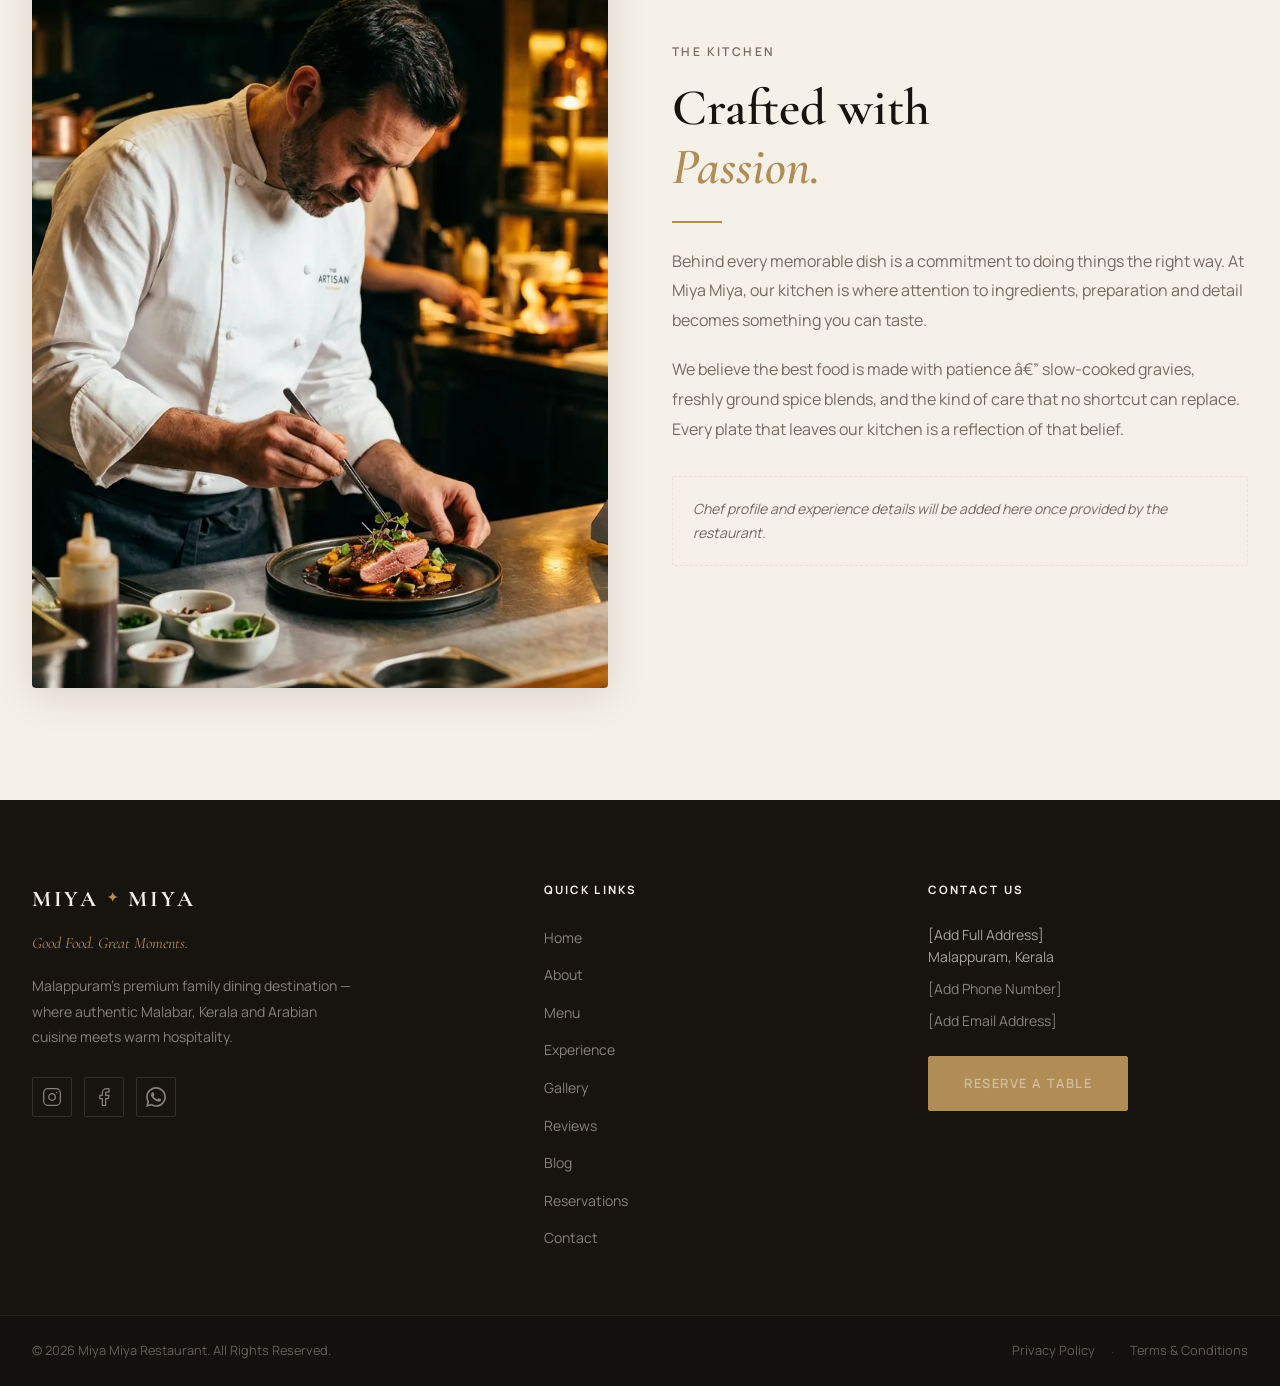
==== commit e335c5f8: "Align navigation links to clean, trailing-slash-free paths, add clickable breadcrumbs to all subpage" ====
--- a/about/index.html
+++ b/about/index.html
@@ -1,4 +1,4 @@
-﻿<!DOCTYPE html>
+<!DOCTYPE html>
 <html lang="en">
 <head>
   <meta charset="UTF-8" />
@@ -58,30 +58,39 @@
     <nav class="nav-container" aria-label="Main Navigation">
       <a href="/" class="nav-logo" aria-label="Miya Miya Restaurant Home">
         <span class="logo-miya">MIYA</span>
-        <span class="logo-divider">âœ¦</span>
+        <span class="logo-divider">✦</span>
         <span class="logo-miya">MIYA</span>
       </a>
       <ul class="nav-links" role="list" id="nav-links">
         <li><a href="/" class="nav-link">Home</a></li>
-        <li><a href="/about/" class="nav-link active">About</a></li>
-        <li><a href="/menu/" class="nav-link">Menu</a></li>
-        <li><a href="/#specials" class="nav-link">Our Specials</a></li>
-        <li><a href="/#experience" class="nav-link">Experience</a></li>
-        <li><a href="/gallery/" class="nav-link">Gallery</a></li>
-        <li><a href="/#reviews" class="nav-link">Reviews</a></li>
-        <li><a href="/contact/" class="nav-link">Contact</a></li>
+        <li><a href="/about" class="nav-link active">About</a></li>
+        <li><a href="/menu" class="nav-link">Menu</a></li>
+        <li><a href="/experience" class="nav-link">Experience</a></li>
+        <li><a href="/gallery" class="nav-link">Gallery</a></li>
+        <li><a href="/reviews" class="nav-link">Reviews</a></li>
+        <li><a href="/blog" class="nav-link">Blog</a></li>
+        <li><a href="/contact" class="nav-link">Contact</a></li>
       </ul>
       <div class="nav-actions">
-        <a href="/reservation/" class="btn btn-gold" id="nav-reserve-btn">Reserve a Table</a>
+        <a href="/reservation" class="btn btn-gold" id="nav-reserve-btn">Reserve a Table</a>
         <button class="hamburger" id="hamburger" aria-label="Toggle menu" aria-expanded="false" aria-controls="nav-links">
           <span></span><span></span><span></span>
         </button>
       </div>
     </nav>
     <div class="mobile-reserve-bar">
-      <a href="/reservation/" class="btn btn-gold btn-full">Reserve a Table</a>
+      <a href="/reservation" class="btn btn-gold btn-full">Reserve a Table</a>
     </div>
   </header>
+
+  <!-- ======= BREADCRUMBS ======= -->
+  <nav class="breadcrumb-container" aria-label="Breadcrumb">
+    <div class="breadcrumb-wrap">
+      <a href="/">Home</a>
+      <span class="breadcrumb-separator" aria-hidden="true">&rarr;</span>
+      <span class="breadcrumb-current">About</span>
+    </div>
+  </nav>
 
   <!-- ============================================================
        HERO COVER
@@ -162,34 +171,39 @@
       <div class="footer-brand">
         <a href="/" class="footer-logo" aria-label="Miya Miya Restaurant Home">
           <span>MIYA</span>
-          <span class="footer-logo-divider">âœ¦</span>
+          <span class="footer-logo-divider">✦</span>
           <span>MIYA</span>
         </a>
         <p class="footer-tagline">Good Food. Great Moments.</p>
-        <p class="footer-desc">Malappuram's premium family dining destination â€” where authentic Malabar, Kerala and Arabian cuisine meets warm hospitality.</p>
+        <p class="footer-desc">Malappuram's premium family dining destination &mdash; where authentic Malabar, Kerala and Arabian cuisine meets warm hospitality.</p>
         <div class="footer-social">
           <a href="https://instagram.com/miyamiya" target="_blank" rel="noopener noreferrer" aria-label="Miya Miya on Instagram">
-            <svg width="20" height="20" viewBox="0 0 24 24" fill="none" stroke="currentColor" stroke-width="1.5" stroke-linecap="round" stroke-linejoin="round"><rect x="2" y="2" width="20" height="20" rx="5" ry="5"/><path d="M16 11.37A4 4 0 1112.63 8 4 4 0 0116 11.37z"/><line x1="17.5" y1="6.5" x2="17.51" y2="6.5"/></svg>
+            <svg width="20" height="20" viewBox="0 0 24 24" fill="none" stroke="currentColor" stroke-width="1.5" stroke-linecap="round" stroke-linejoin="round" aria-hidden="true"><rect x="2" y="2" width="20" height="20" rx="5" ry="5"/><path d="M16 11.37A4 4 0 1112.63 8 4 4 0 0116 11.37z"/><line x1="17.5" y1="6.5" x2="17.51" y2="6.5"/></svg>
           </a>
           <a href="https://facebook.com/miyamiya" target="_blank" rel="noopener noreferrer" aria-label="Miya Miya on Facebook">
-            <svg width="20" height="20" viewBox="0 0 24 24" fill="none" stroke="currentColor" stroke-width="1.5" stroke-linecap="round" stroke-linejoin="round"><path d="M18 2h-3a5 5 0 00-5 5v3H7v4h3v8h4v-8h3l1-4h-4V7a1 1 0 011-1h3z"/></svg>
+            <svg width="20" height="20" viewBox="0 0 24 24" fill="none" stroke="currentColor" stroke-width="1.5" stroke-linecap="round" stroke-linejoin="round" aria-hidden="true"><path d="M18 2h-3a5 5 0 00-5 5v3H7v4h3v8h4v-8h3l1-4h-4V7a1 1 0 011-1h3z"/></svg>
           </a>
           <a href="https://wa.me/[ADD-WHATSAPP]" target="_blank" rel="noopener noreferrer" aria-label="Miya Miya on WhatsApp">
-            <svg width="20" height="20" viewBox="0 0 24 24" fill="currentColor"><path d="M.057 24l1.687-6.163c-1.041-1.804-1.588-3.849-1.587-5.946.003-6.556 5.338-11.891 11.893-11.891 3.181.001 6.167 1.24 8.413 3.488 2.245 2.248 3.481 5.236 3.48 8.414-.003 6.557-5.338 11.892-11.893 11.892-1.99-.001-3.951-.5-5.688-1.448l-6.305 1.654zm6.597-3.807c1.676.995 3.276 1.591 5.392 1.592 5.448 0 9.886-4.434 9.889-9.885.002-5.462-4.415-9.89-9.881-9.892-5.452 0-9.887 4.434-9.889 9.884-.001 2.225.651 3.891 1.746 5.634l-.999 3.648 3.742-.981zm11.387-5.464c-.074-.124-.272-.198-.57-.347-.297-.149-1.758-.868-2.031-.967-.272-.099-.47-.149-.669.149-.198.297-.768.967-.941 1.165-.173.198-.347.223-.644.074-.297-.149-1.255-.462-2.39-1.475-.883-.788-1.48-1.761-1.653-2.059-.173-.297-.018-.458.13-.606.134-.133.297-.347.446-.521.151-.172.2-.296.3-.495.099-.198.05-.372-.025-.521-.075-.148-.669-1.611-.916-2.206-.242-.579-.487-.501-.669-.51l-.57-.01c-.198 0-.52.074-.792.372s-1.04 1.016-1.04 2.479 1.065 2.876 1.213 3.074c.149.198 2.095 3.2 5.076 4.487.709.306 1.263.489 1.694.626.712.226 1.36.194 1.872.118.571-.085 1.758-.719 2.006-1.413.248-.695.248-1.29.173-1.414z"/></svg>
+            <svg width="20" height="20" viewBox="0 0 24 24" fill="currentColor" aria-hidden="true"><path d="M.057 24l1.687-6.163c-1.041-1.804-1.588-3.849-1.587-5.946.003-6.556 5.338-11.891 11.893-11.891 3.181.001 6.167 1.24 8.413 3.488 2.245 2.248 3.481 5.236 3.48 8.414-.003 6.557-5.338 11.892-11.893 11.892-1.99-.001-3.951-.5-5.688-1.448l-6.305 1.654zm6.597-3.807c1.676.995 3.276 1.591 5.392 1.592 5.448 0 9.886-4.434 9.889-9.885.002-5.462-4.415-9.89-9.881-9.892-5.452 0-9.887 4.434-9.889 9.884-.001 2.225.651 3.891 1.746 5.634l-.999 3.648 3.742-.981zm11.387-5.464c-.074-.124-.272-.198-.57-.347-.297-.149-1.758-.868-2.031-.967-.272-.099-.47-.149-.669.149-.198.297-.768.967-.941 1.165-.173.198-.347.223-.644.074-.297-.149-1.255-.462-2.39-1.475-.883-.788-1.48-1.761-1.653-2.059-.173-.297-.018-.458.13-.606.134-.133.297-.347.446-.521.151-.172.2-.296.3-.495.099-.198.05-.372-.025-.521-.075-.148-.669-1.611-.916-2.206-.242-.579-.487-.501-.669-.51l-.57-.01c-.198 0-.52.074-.792.372s-1.04 1.016-1.04 2.479 1.065 2.876 1.213 3.074c.149.198 2.095 3.2 5.076 4.487.709.306 1.263.489 1.694.626.712.226 1.36.194 1.872.118.571-.085 1.758-.719 2.006-1.413.248-.695.248-1.29.173-1.414z"/></svg>
           </a>
         </div>
       </div>
+
       <nav class="footer-nav" aria-label="Footer navigation">
         <h3 class="footer-nav-title">Quick Links</h3>
         <ul role="list">
           <li><a href="/">Home</a></li>
-          <li><a href="/about/">About</a></li>
-          <li><a href="/menu/">Menu</a></li>
-          <li><a href="/gallery/">Gallery</a></li>
-          <li><a href="/reservation/">Reservations</a></li>
-          <li><a href="/contact/">Contact</a></li>
+          <li><a href="/about">About</a></li>
+          <li><a href="/menu">Menu</a></li>
+          <li><a href="/experience">Experience</a></li>
+          <li><a href="/gallery">Gallery</a></li>
+          <li><a href="/reviews">Reviews</a></li>
+          <li><a href="/blog">Blog</a></li>
+          <li><a href="/reservation">Reservations</a></li>
+          <li><a href="/contact">Contact</a></li>
         </ul>
       </nav>
+
       <div class="footer-contact-block">
         <h3 class="footer-nav-title">Contact Us</h3>
         <address>
@@ -197,14 +211,15 @@
           <p><a href="tel:[ADD-PHONE]">[Add Phone Number]</a></p>
           <p><a href="mailto:[ADD-EMAIL]">[Add Email Address]</a></p>
         </address>
-        <a href="/reservation/" class="btn btn-gold" style="margin-top:1.5rem;display:inline-block;">Reserve a Table</a>
-      </div>
-    </div>
+        <a href="/reservation" class="btn btn-gold" style="margin-top:1.5rem;display:inline-block;">Reserve a Table</a>
+      </div>
+    </div>
+
     <div class="footer-bottom">
       <p>&copy; <span id="year"></span> Miya Miya Restaurant. All Rights Reserved.</p>
       <div class="footer-legal">
         <a href="/privacy-policy">Privacy Policy</a>
-        <span aria-hidden="true">Â·</span>
+        <span aria-hidden="true">&middot;</span>
         <a href="/terms">Terms &amp; Conditions</a>
       </div>
     </div>
--- a/style.css
+++ b/style.css
@@ -481,12 +481,19 @@
 
 .scroll-arrow {
   font-size: 1.2rem;
+  display: inline-block;
   animation: bounce 2.5s ease-in-out infinite;
 }
 
 @keyframes bounce {
   0%, 100% { transform: translateY(0); }
   50%       { transform: translateY(6px); }
+}
+
+@media (max-height: 740px) {
+  .hero-scroll {
+    display: none !important;
+  }
 }
 
 
@@ -2120,10 +2127,51 @@
 @media (max-width: 768px) {
   .faq-toggle {
     padding: 1.25rem 1.5rem;
-    font-size: 0.98rem;
   }
   .faq-content {
     padding: 0 1.5rem 1.25rem;
   }
 }
 
+/* ============================================================
+   28. BREADCRUMBS
+   ============================================================ */
+.breadcrumb-container {
+  background-color: var(--color-white);
+  border-bottom: 1px solid var(--color-ivory-dark);
+  padding: 1rem 2rem;
+}
+
+.breadcrumb-wrap {
+  max-width: var(--max-width);
+  margin: 0 auto;
+  display: flex;
+  align-items: center;
+  gap: 0.5rem;
+  font-family: var(--font-sans);
+  font-size: 0.85rem;
+  font-weight: 500;
+  letter-spacing: 0.03em;
+}
+
+.breadcrumb-wrap a {
+  color: var(--color-warm-grey);
+  text-decoration: none;
+  transition: var(--transition-base);
+}
+
+.breadcrumb-wrap a:hover {
+  color: var(--color-gold);
+}
+
+.breadcrumb-separator {
+  color: rgba(117,107,96,0.4);
+  font-size: 0.75rem;
+}
+
+.breadcrumb-current {
+  color: var(--color-espresso);
+  font-weight: 600;
+}
+
+
